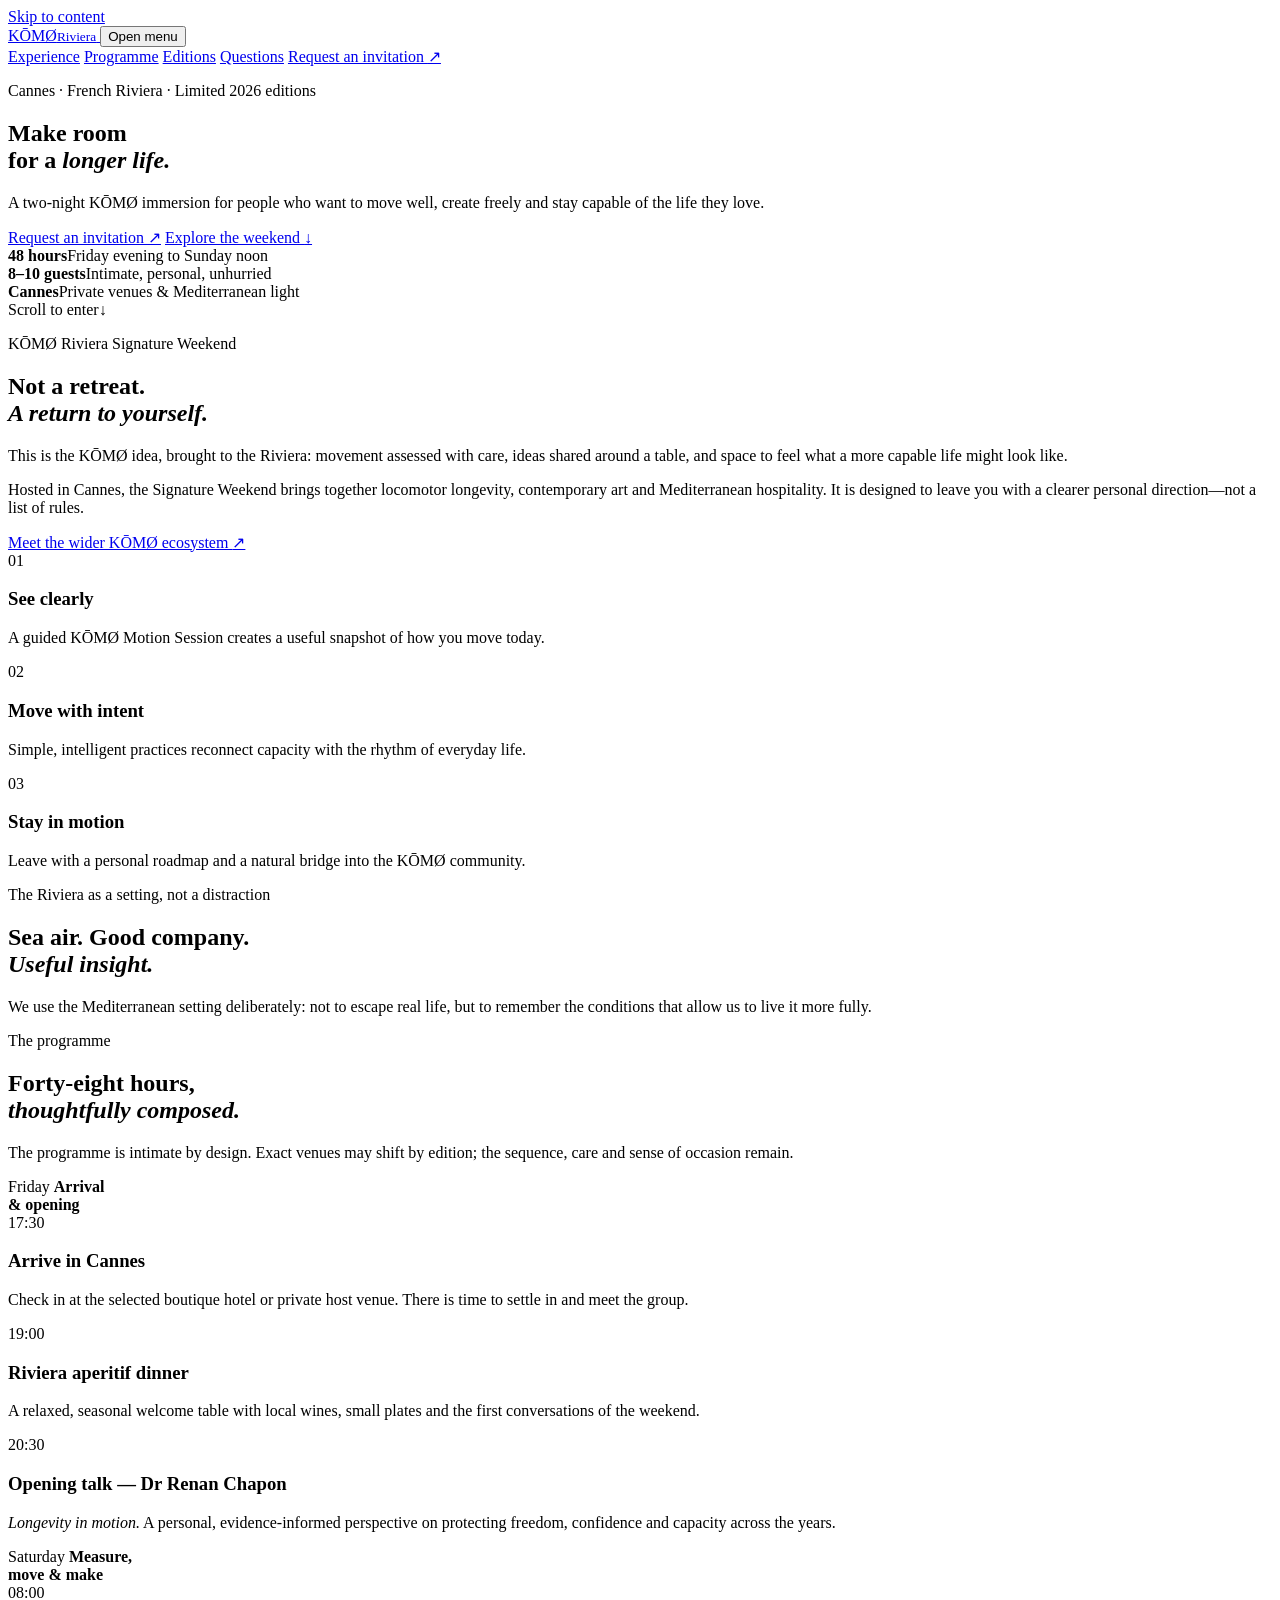
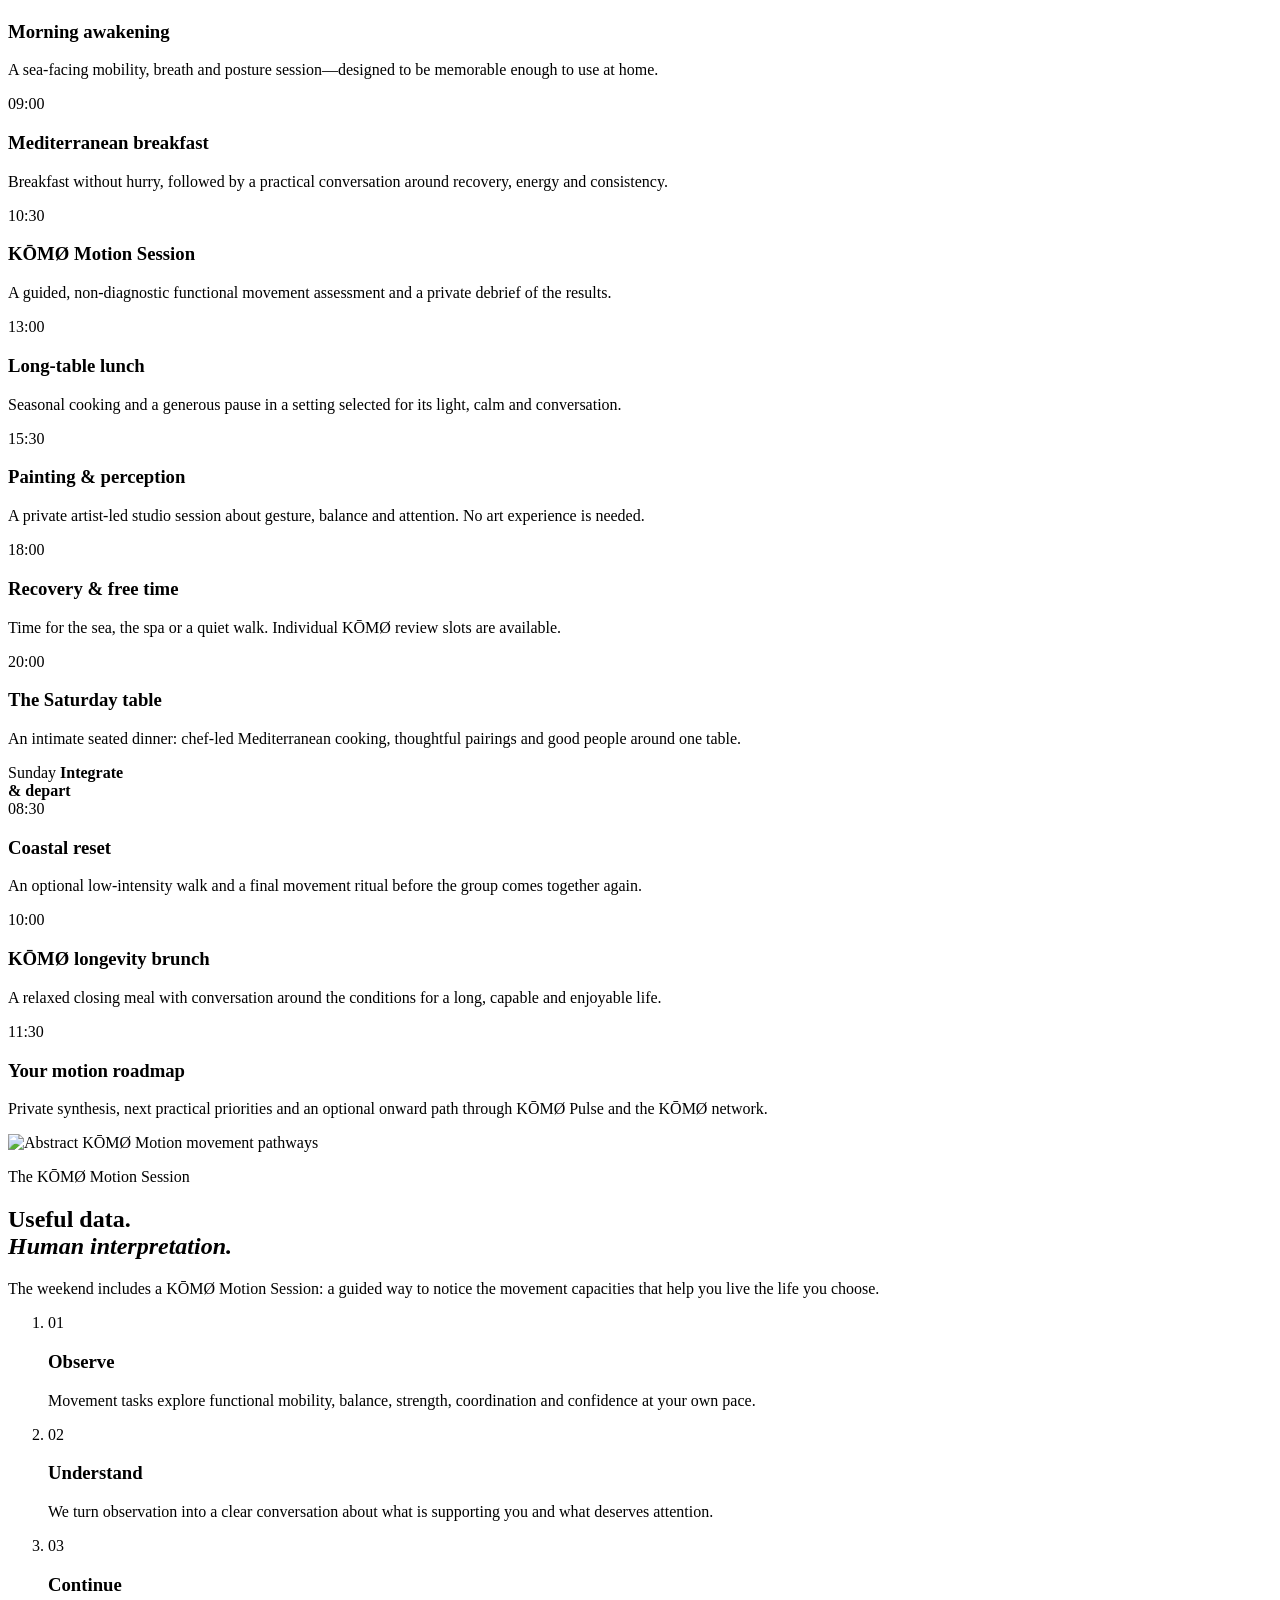
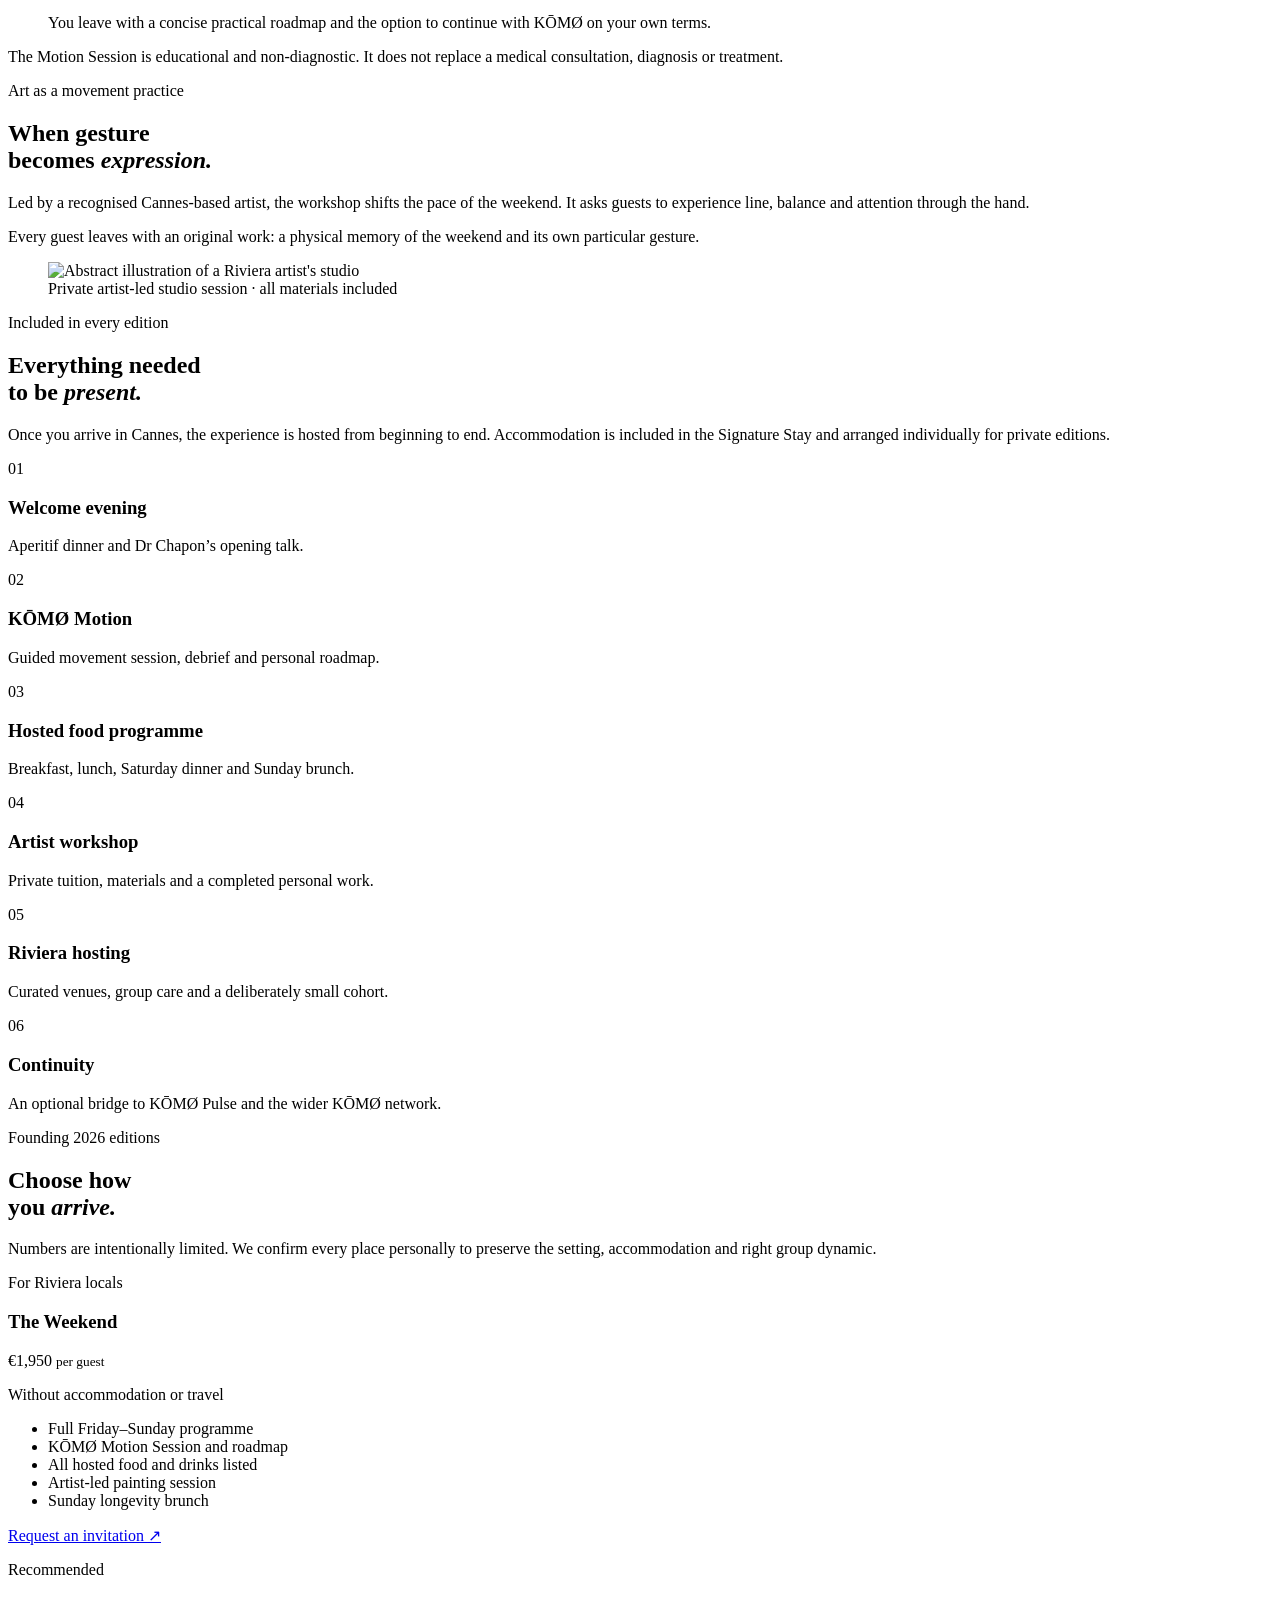
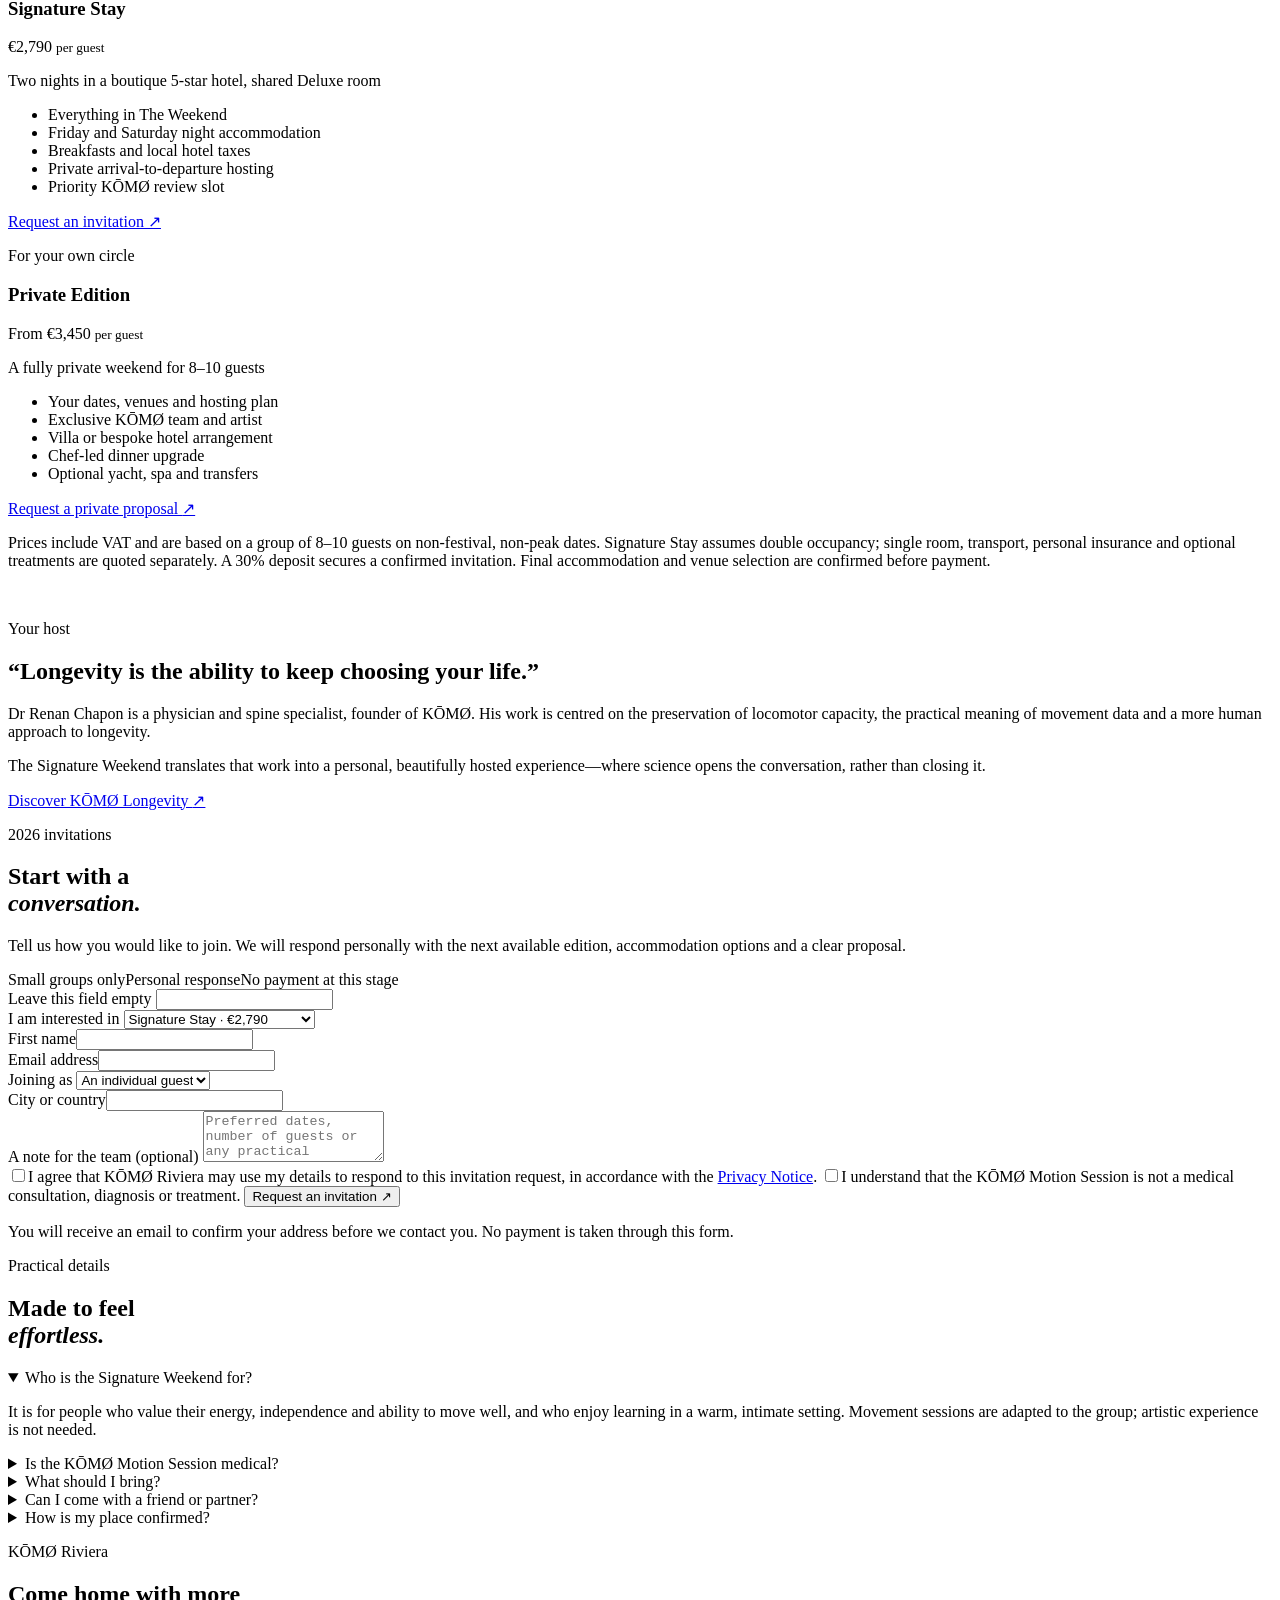
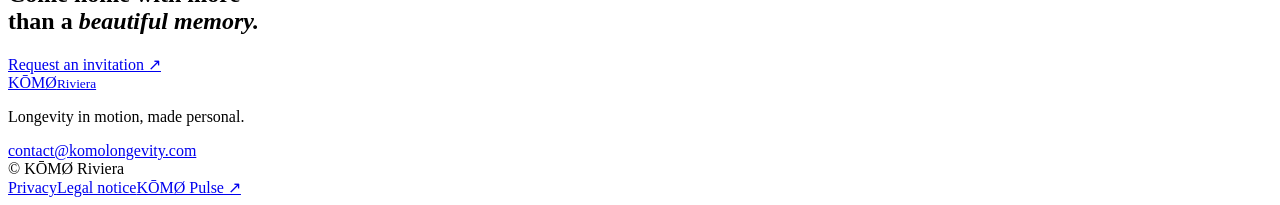
==== index.html @ d024d12d "Create KŌMØ Riviera Signature Weekend landing page" ====
<!doctype html>
<html lang="en">
<head>
  <meta charset="utf-8">
  <meta name="viewport" content="width=device-width, initial-scale=1">
  <meta name="description" content="KŌMØ Riviera Signature Weekend — an intimate Cannes immersion in movement, art and longevity in motion.">
  <meta name="theme-color" content="#133a35">
  <meta property="og:type" content="website">
  <meta property="og:title" content="KŌMØ Riviera — Signature Weekend">
  <meta property="og:description" content="A two-night intimate immersion in Cannes for movement, art and a longer, freer life.">
  <meta property="og:image" content="assets/hero-riviera.svg">
  <title>KŌMØ Riviera — Signature Weekend</title>
  <link rel="preconnect" href="https://fonts.googleapis.com">
  <link rel="preconnect" href="https://fonts.gstatic.com" crossorigin>
  <link href="https://fonts.googleapis.com/css2?family=DM+Mono:wght@400;500&family=Manrope:wght@400;500;600;700;800&family=Playfair+Display:ital,wght@0,500;0,600;0,700;1,500;1,600&display=swap" rel="stylesheet">
  <link rel="icon" href="assets/favicon.svg" type="image/svg+xml">
  <link rel="manifest" href="site.webmanifest">
  <link rel="stylesheet" href="styles.css">
</head>
<body>
  <a class="skip-link" href="#main">Skip to content</a>

  <header class="site-header" id="top">
    <div class="shell nav-shell">
      <a class="brand" href="#top" aria-label="KŌMØ Riviera home">
        <span>KŌMØ</span><small>Riviera</small>
      </a>
      <button class="nav-toggle" type="button" aria-expanded="false" aria-controls="site-nav">
        <span class="sr-only">Open menu</span><i></i><i></i>
      </button>
      <nav id="site-nav" class="site-nav" aria-label="Main navigation">
        <a href="#experience">Experience</a>
        <a href="#programme">Programme</a>
        <a href="#editions">Editions</a>
        <a href="#faq">Questions</a>
        <a class="nav-cta" href="#apply">Request an invitation <span>↗</span></a>
      </nav>
    </div>
  </header>

  <main id="main">
    <section class="hero section-dark">
      <div class="hero-image" aria-hidden="true"></div>
      <div class="hero-wash" aria-hidden="true"></div>
      <div class="shell hero-inner">
        <p class="eyebrow light">Cannes · French Riviera · Limited 2026 editions</p>
        <h1>Make room<br>for a <em>longer life.</em></h1>
        <p class="hero-copy">A two-night KŌMØ immersion for people who want to move well, create freely and stay capable of the life they love.</p>
        <div class="hero-actions">
          <a class="button button-sand" href="#apply">Request an invitation <span>↗</span></a>
          <a class="text-link text-link-light" href="#programme">Explore the weekend <span>↓</span></a>
        </div>
        <div class="hero-facts" aria-label="Signature Weekend facts">
          <div><strong>48 hours</strong><span>Friday evening to Sunday noon</span></div>
          <div><strong>8–10 guests</strong><span>Intimate, personal, unhurried</span></div>
          <div><strong>Cannes</strong><span>Private venues &amp; Mediterranean light</span></div>
        </div>
      </div>
      <div class="hero-bottom">
        <div class="shell"><span>Scroll to enter</span><b>↓</b></div>
      </div>
    </section>

    <section class="statement shell" id="experience">
      <div class="statement-title">
        <p class="eyebrow">KŌMØ Riviera Signature Weekend</p>
        <h2>Not a retreat.<br><em>A return to yourself.</em></h2>
      </div>
      <div class="statement-copy">
        <p class="lead">This is the KŌMØ idea, brought to the Riviera: movement assessed with care, ideas shared around a table, and space to feel what a more capable life might look like.</p>
        <p>Hosted in Cannes, the Signature Weekend brings together locomotor longevity, contemporary art and Mediterranean hospitality. It is designed to leave you with a clearer personal direction—not a list of rules.</p>
        <a href="https://komolongevity.com" class="text-link" target="_blank" rel="noreferrer">Meet the wider KŌMØ ecosystem <span>↗</span></a>
      </div>
    </section>

    <section class="principles shell" aria-label="The three KŌMØ principles">
      <article>
        <span class="number">01</span>
        <h3>See clearly</h3>
        <p>A guided KŌMØ Motion Session creates a useful snapshot of how you move today.</p>
      </article>
      <article>
        <span class="number">02</span>
        <h3>Move with intent</h3>
        <p>Simple, intelligent practices reconnect capacity with the rhythm of everyday life.</p>
      </article>
      <article>
        <span class="number">03</span>
        <h3>Stay in motion</h3>
        <p>Leave with a personal roadmap and a natural bridge into the KŌMØ community.</p>
      </article>
    </section>

    <section class="visual-break">
      <div class="shell visual-break-grid">
        <div class="visual-break-copy">
          <p class="eyebrow light">The Riviera as a setting, not a distraction</p>
          <h2>Sea air. Good company.<br><em>Useful insight.</em></h2>
        </div>
        <p>We use the Mediterranean setting deliberately: not to escape real life, but to remember the conditions that allow us to live it more fully.</p>
      </div>
    </section>

    <section class="programme section-dark" id="programme">
      <div class="shell">
        <div class="section-intro section-intro-wide">
          <div>
            <p class="eyebrow light">The programme</p>
            <h2>Forty-eight hours,<br><em>thoughtfully composed.</em></h2>
          </div>
          <p>The programme is intimate by design. Exact venues may shift by edition; the sequence, care and sense of occasion remain.</p>
        </div>

        <div class="programme-days">
          <article class="day">
            <div class="day-heading">
              <span>Friday</span>
              <strong>Arrival<br>&amp; opening</strong>
            </div>
            <div class="day-events">
              <div class="event"><time>17:30</time><div><h3>Arrive in Cannes</h3><p>Check in at the selected boutique hotel or private host venue. There is time to settle in and meet the group.</p></div></div>
              <div class="event"><time>19:00</time><div><h3>Riviera aperitif dinner</h3><p>A relaxed, seasonal welcome table with local wines, small plates and the first conversations of the weekend.</p></div></div>
              <div class="event"><time>20:30</time><div><h3>Opening talk — Dr Renan Chapon</h3><p><em>Longevity in motion.</em> A personal, evidence-informed perspective on protecting freedom, confidence and capacity across the years.</p></div></div>
            </div>
          </article>

          <article class="day">
            <div class="day-heading">
              <span>Saturday</span>
              <strong>Measure,<br>move &amp; make</strong>
            </div>
            <div class="day-events day-events-4">
              <div class="event"><time>08:00</time><div><h3>Morning awakening</h3><p>A sea-facing mobility, breath and posture session—designed to be memorable enough to use at home.</p></div></div>
              <div class="event"><time>09:00</time><div><h3>Mediterranean breakfast</h3><p>Breakfast without hurry, followed by a practical conversation around recovery, energy and consistency.</p></div></div>
              <div class="event"><time>10:30</time><div><h3>KŌMØ Motion Session</h3><p>A guided, non-diagnostic functional movement assessment and a private debrief of the results.</p></div></div>
              <div class="event"><time>13:00</time><div><h3>Long-table lunch</h3><p>Seasonal cooking and a generous pause in a setting selected for its light, calm and conversation.</p></div></div>
              <div class="event"><time>15:30</time><div><h3>Painting &amp; perception</h3><p>A private artist-led studio session about gesture, balance and attention. No art experience is needed.</p></div></div>
              <div class="event"><time>18:00</time><div><h3>Recovery &amp; free time</h3><p>Time for the sea, the spa or a quiet walk. Individual KŌMØ review slots are available.</p></div></div>
              <div class="event"><time>20:00</time><div><h3>The Saturday table</h3><p>An intimate seated dinner: chef-led Mediterranean cooking, thoughtful pairings and good people around one table.</p></div></div>
            </div>
          </article>

          <article class="day">
            <div class="day-heading">
              <span>Sunday</span>
              <strong>Integrate<br>&amp; depart</strong>
            </div>
            <div class="day-events">
              <div class="event"><time>08:30</time><div><h3>Coastal reset</h3><p>An optional low-intensity walk and a final movement ritual before the group comes together again.</p></div></div>
              <div class="event"><time>10:00</time><div><h3>KŌMØ longevity brunch</h3><p>A relaxed closing meal with conversation around the conditions for a long, capable and enjoyable life.</p></div></div>
              <div class="event"><time>11:30</time><div><h3>Your motion roadmap</h3><p>Private synthesis, next practical priorities and an optional onward path through KŌMØ Pulse and the KŌMØ network.</p></div></div>
            </div>
          </article>
        </div>
      </div>
    </section>

    <section class="motion shell" id="motion">
      <div class="motion-illustration">
        <img src="assets/motion-orbit.svg" alt="Abstract KŌMØ Motion movement pathways">
      </div>
      <div class="motion-copy">
        <p class="eyebrow">The KŌMØ Motion Session</p>
        <h2>Useful data.<br><em>Human interpretation.</em></h2>
        <p class="lead">The weekend includes a KŌMØ Motion Session: a guided way to notice the movement capacities that help you live the life you choose.</p>
        <ol class="steps">
          <li><span>01</span><div><h3>Observe</h3><p>Movement tasks explore functional mobility, balance, strength, coordination and confidence at your own pace.</p></div></li>
          <li><span>02</span><div><h3>Understand</h3><p>We turn observation into a clear conversation about what is supporting you and what deserves attention.</p></div></li>
          <li><span>03</span><div><h3>Continue</h3><p>You leave with a concise practical roadmap and the option to continue with KŌMØ on your own terms.</p></div></li>
        </ol>
        <p class="disclaimer">The Motion Session is educational and non-diagnostic. It does not replace a medical consultation, diagnosis or treatment.</p>
      </div>
    </section>

    <section class="art-section">
      <div class="shell art-grid">
        <div class="art-copy">
          <p class="eyebrow">Art as a movement practice</p>
          <h2>When gesture<br>becomes <em>expression.</em></h2>
          <p class="lead">Led by a recognised Cannes-based artist, the workshop shifts the pace of the weekend. It asks guests to experience line, balance and attention through the hand.</p>
          <p>Every guest leaves with an original work: a physical memory of the weekend and its own particular gesture.</p>
        </div>
        <figure class="art-image">
          <img src="assets/art-studio.svg" alt="Abstract illustration of a Riviera artist's studio">
          <figcaption>Private artist-led studio session · all materials included</figcaption>
        </figure>
      </div>
    </section>

    <section class="included shell">
      <div class="section-intro">
        <div><p class="eyebrow">Included in every edition</p><h2>Everything needed<br>to be <em>present.</em></h2></div>
        <p>Once you arrive in Cannes, the experience is hosted from beginning to end. Accommodation is included in the Signature Stay and arranged individually for private editions.</p>
      </div>
      <div class="included-grid">
        <article><span>01</span><h3>Welcome evening</h3><p>Aperitif dinner and Dr Chapon’s opening talk.</p></article>
        <article><span>02</span><h3>KŌMØ Motion</h3><p>Guided movement session, debrief and personal roadmap.</p></article>
        <article><span>03</span><h3>Hosted food programme</h3><p>Breakfast, lunch, Saturday dinner and Sunday brunch.</p></article>
        <article><span>04</span><h3>Artist workshop</h3><p>Private tuition, materials and a completed personal work.</p></article>
        <article><span>05</span><h3>Riviera hosting</h3><p>Curated venues, group care and a deliberately small cohort.</p></article>
        <article><span>06</span><h3>Continuity</h3><p>An optional bridge to KŌMØ Pulse and the wider KŌMØ network.</p></article>
      </div>
    </section>

    <section class="editions section-dark" id="editions">
      <div class="shell">
        <div class="section-intro section-intro-wide">
          <div><p class="eyebrow light">Founding 2026 editions</p><h2>Choose how<br>you <em>arrive.</em></h2></div>
          <p>Numbers are intentionally limited. We confirm every place personally to preserve the setting, accommodation and right group dynamic.</p>
        </div>
        <div class="edition-grid">
          <article class="edition">
            <p class="edition-label">For Riviera locals</p>
            <h3>The Weekend</h3>
            <p class="price">€1,950 <small>per guest</small></p>
            <p class="edition-note">Without accommodation or travel</p>
            <ul>
              <li>Full Friday–Sunday programme</li>
              <li>KŌMØ Motion Session and roadmap</li>
              <li>All hosted food and drinks listed</li>
              <li>Artist-led painting session</li>
              <li>Sunday longevity brunch</li>
            </ul>
            <a class="button button-outline-light" href="#apply" data-edition="weekend">Request an invitation <span>↗</span></a>
          </article>

          <article class="edition edition-featured">
            <p class="edition-label">Recommended</p>
            <h3>Signature Stay</h3>
            <p class="price">€2,790 <small>per guest</small></p>
            <p class="edition-note">Two nights in a boutique 5-star hotel, shared Deluxe room</p>
            <ul>
              <li>Everything in The Weekend</li>
              <li>Friday and Saturday night accommodation</li>
              <li>Breakfasts and local hotel taxes</li>
              <li>Private arrival-to-departure hosting</li>
              <li>Priority KŌMØ review slot</li>
            </ul>
            <a class="button button-dark" href="#apply" data-edition="signature_stay">Request an invitation <span>↗</span></a>
          </article>

          <article class="edition">
            <p class="edition-label">For your own circle</p>
            <h3>Private Edition</h3>
            <p class="price">From €3,450 <small>per guest</small></p>
            <p class="edition-note">A fully private weekend for 8–10 guests</p>
            <ul>
              <li>Your dates, venues and hosting plan</li>
              <li>Exclusive KŌMØ team and artist</li>
              <li>Villa or bespoke hotel arrangement</li>
              <li>Chef-led dinner upgrade</li>
              <li>Optional yacht, spa and transfers</li>
            </ul>
            <a class="button button-outline-light" href="#apply" data-edition="private_edition">Request a private proposal <span>↗</span></a>
          </article>
        </div>
        <p class="edition-terms">Prices include VAT and are based on a group of 8–10 guests on non-festival, non-peak dates. Signature Stay assumes double occupancy; single room, transport, personal insurance and optional treatments are quoted separately. A 30% deposit secures a confirmed invitation. Final accommodation and venue selection are confirmed before payment.</p>
      </div>
    </section>

    <section class="host shell">
      <div class="host-photo" aria-hidden="true">
        <img src="assets/host-riviera.svg" alt="">
      </div>
      <div class="host-copy">
        <p class="eyebrow">Your host</p>
        <h2>“Longevity is the ability to keep choosing your life.”</h2>
        <p class="lead">Dr Renan Chapon is a physician and spine specialist, founder of KŌMØ. His work is centred on the preservation of locomotor capacity, the practical meaning of movement data and a more human approach to longevity.</p>
        <p>The Signature Weekend translates that work into a personal, beautifully hosted experience—where science opens the conversation, rather than closing it.</p>
        <a href="https://komolongevity.com" class="text-link" target="_blank" rel="noreferrer">Discover KŌMØ Longevity <span>↗</span></a>
      </div>
    </section>

    <section class="apply-section" id="apply">
      <div class="shell apply-grid">
        <div class="apply-copy">
          <p class="eyebrow light">2026 invitations</p>
          <h2>Start with a<br><em>conversation.</em></h2>
          <p>Tell us how you would like to join. We will respond personally with the next available edition, accommodation options and a clear proposal.</p>
          <div class="apply-points">
            <span>Small groups only</span><span>Personal response</span><span>No payment at this stage</span>
          </div>
        </div>
        <form class="application-form" id="application-form" novalidate>
          <div class="form-success" id="form-success" hidden role="status"></div>
          <div class="honeypot" aria-hidden="true">
            <label>Leave this field empty <input type="text" name="website" tabindex="-1" autocomplete="off"></label>
          </div>
          <div class="form-field">
            <label for="edition">I am interested in</label>
            <select id="edition" name="edition" required>
              <option value="signature_stay">Signature Stay · €2,790</option>
              <option value="weekend">The Weekend · €1,950</option>
              <option value="private_edition">Private Edition · from €3,450</option>
              <option value="undecided">I would like guidance first</option>
            </select>
          </div>
          <div class="form-row">
            <div class="form-field"><label for="firstName">First name</label><input id="firstName" name="firstName" type="text" autocomplete="given-name" maxlength="80" required></div>
            <div class="form-field"><label for="email">Email address</label><input id="email" name="email" type="email" autocomplete="email" maxlength="254" required></div>
          </div>
          <div class="form-row">
            <div class="form-field">
              <label for="profile">Joining as</label>
              <select id="profile" name="profile" required>
                <option value="guest">An individual guest</option>
                <option value="guest_pair">A pair</option>
                <option value="private_group">A private group</option>
                <option value="partner">A partner or host</option>
              </select>
            </div>
            <div class="form-field"><label for="area">City or country</label><input id="area" name="area" type="text" autocomplete="country-name" maxlength="100" required></div>
          </div>
          <div class="form-field">
            <label for="message">A note for the team <span>(optional)</span></label>
            <textarea id="message" name="message" rows="3" maxlength="800" placeholder="Preferred dates, number of guests or any practical question. Please do not include medical information."></textarea>
          </div>
          <label class="checkbox"><input id="consent" name="consent" type="checkbox" required><span>I agree that KŌMØ Riviera may use my details to respond to this invitation request, in accordance with the <a href="privacy.html">Privacy Notice</a>.</span></label>
          <label class="checkbox"><input id="medicalNotice" name="medicalNotice" type="checkbox" required><span>I understand that the KŌMØ Motion Session is not a medical consultation, diagnosis or treatment.</span></label>
          <button id="submit-button" class="button button-sand button-submit" type="submit">Request an invitation <span>↗</span></button>
          <p class="form-status" id="form-status" aria-live="polite"></p>
          <p class="form-footnote">You will receive an email to confirm your address before we contact you. No payment is taken through this form.</p>
        </form>
      </div>
    </section>

    <section class="faq shell" id="faq">
      <div class="faq-heading">
        <p class="eyebrow">Practical details</p>
        <h2>Made to feel<br><em>effortless.</em></h2>
      </div>
      <div class="faq-list">
        <details open>
          <summary>Who is the Signature Weekend for?</summary>
          <p>It is for people who value their energy, independence and ability to move well, and who enjoy learning in a warm, intimate setting. Movement sessions are adapted to the group; artistic experience is not needed.</p>
        </details>
        <details>
          <summary>Is the KŌMØ Motion Session medical?</summary>
          <p>No. It is an educational, non-diagnostic functional movement and wellbeing session. It does not replace medical assessment, diagnosis or treatment. Any separate clinical consultation is arranged independently where appropriate.</p>
        </details>
        <details>
          <summary>What should I bring?</summary>
          <p>Comfortable movement clothing, a light layer for the coast and an open mind. All assessment, workshop and painting materials are provided.</p>
        </details>
        <details>
          <summary>Can I come with a friend or partner?</summary>
          <p>Yes. The weekend is designed to be shared, and invitations are prioritised in pairs and small groups where possible. The maximum cohort is ten guests.</p>
        </details>
        <details>
          <summary>How is my place confirmed?</summary>
          <p>After your email confirmation, the team will contact you personally with dates and final accommodation availability. A 30% deposit confirms a place once a written proposal has been accepted.</p>
        </details>
      </div>
    </section>

    <section class="closing">
      <div class="shell">
        <p class="eyebrow light">KŌMØ Riviera</p>
        <h2>Come home with more<br>than a <em>beautiful memory.</em></h2>
        <a class="button button-sand" href="#apply">Request an invitation <span>↗</span></a>
      </div>
    </section>
  </main>

  <footer class="site-footer">
    <div class="shell footer-top">
      <a class="brand" href="#top"><span>KŌMØ</span><small>Riviera</small></a>
      <p>Longevity in motion, made personal.</p>
      <a href="mailto:contact@komolongevity.com">contact@komolongevity.com</a>
    </div>
    <div class="shell footer-bottom">
      <span>© <span data-year></span> KŌMØ Riviera</span>
      <div><a href="privacy.html">Privacy</a><a href="legal.html">Legal notice</a><a href="https://pulse.komolongevity.com" target="_blank" rel="noreferrer">KŌMØ Pulse ↗</a></div>
    </div>
  </footer>

  <script src="app.js" defer></script>
</body>
</html>
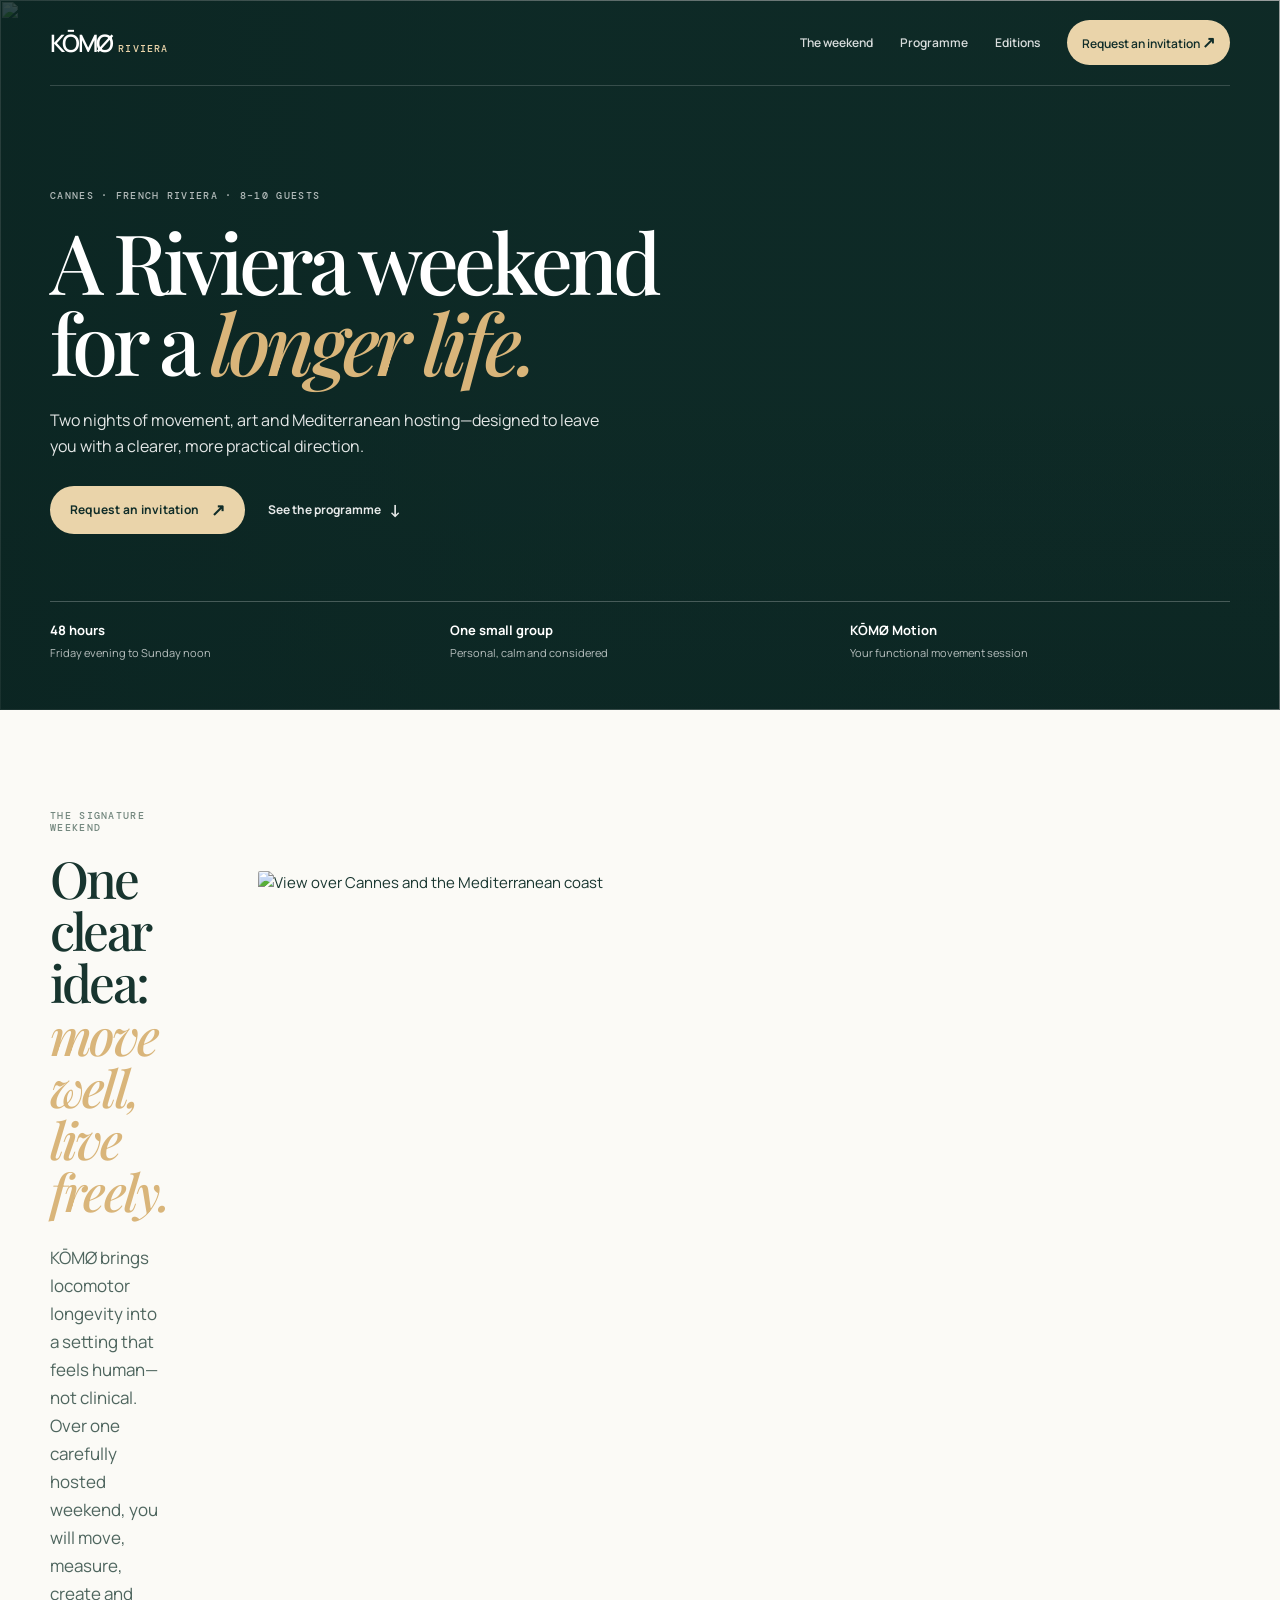
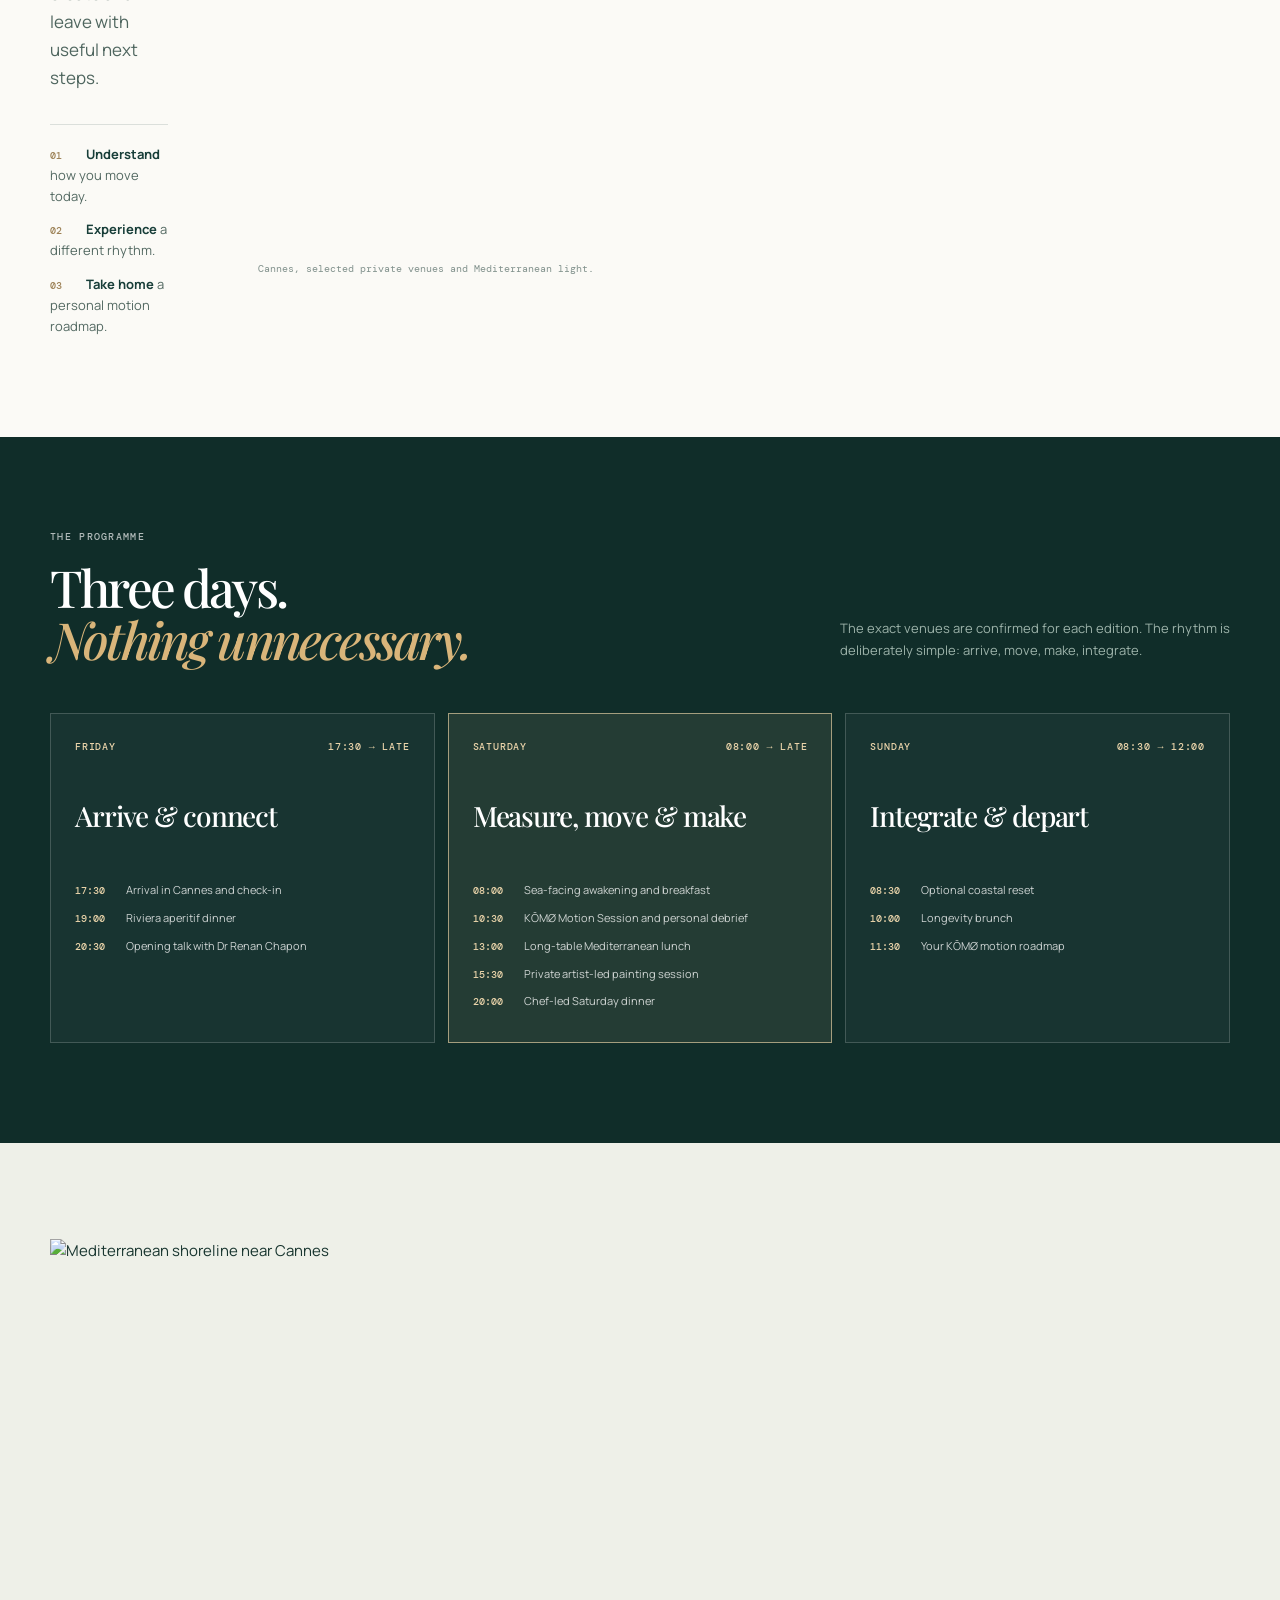
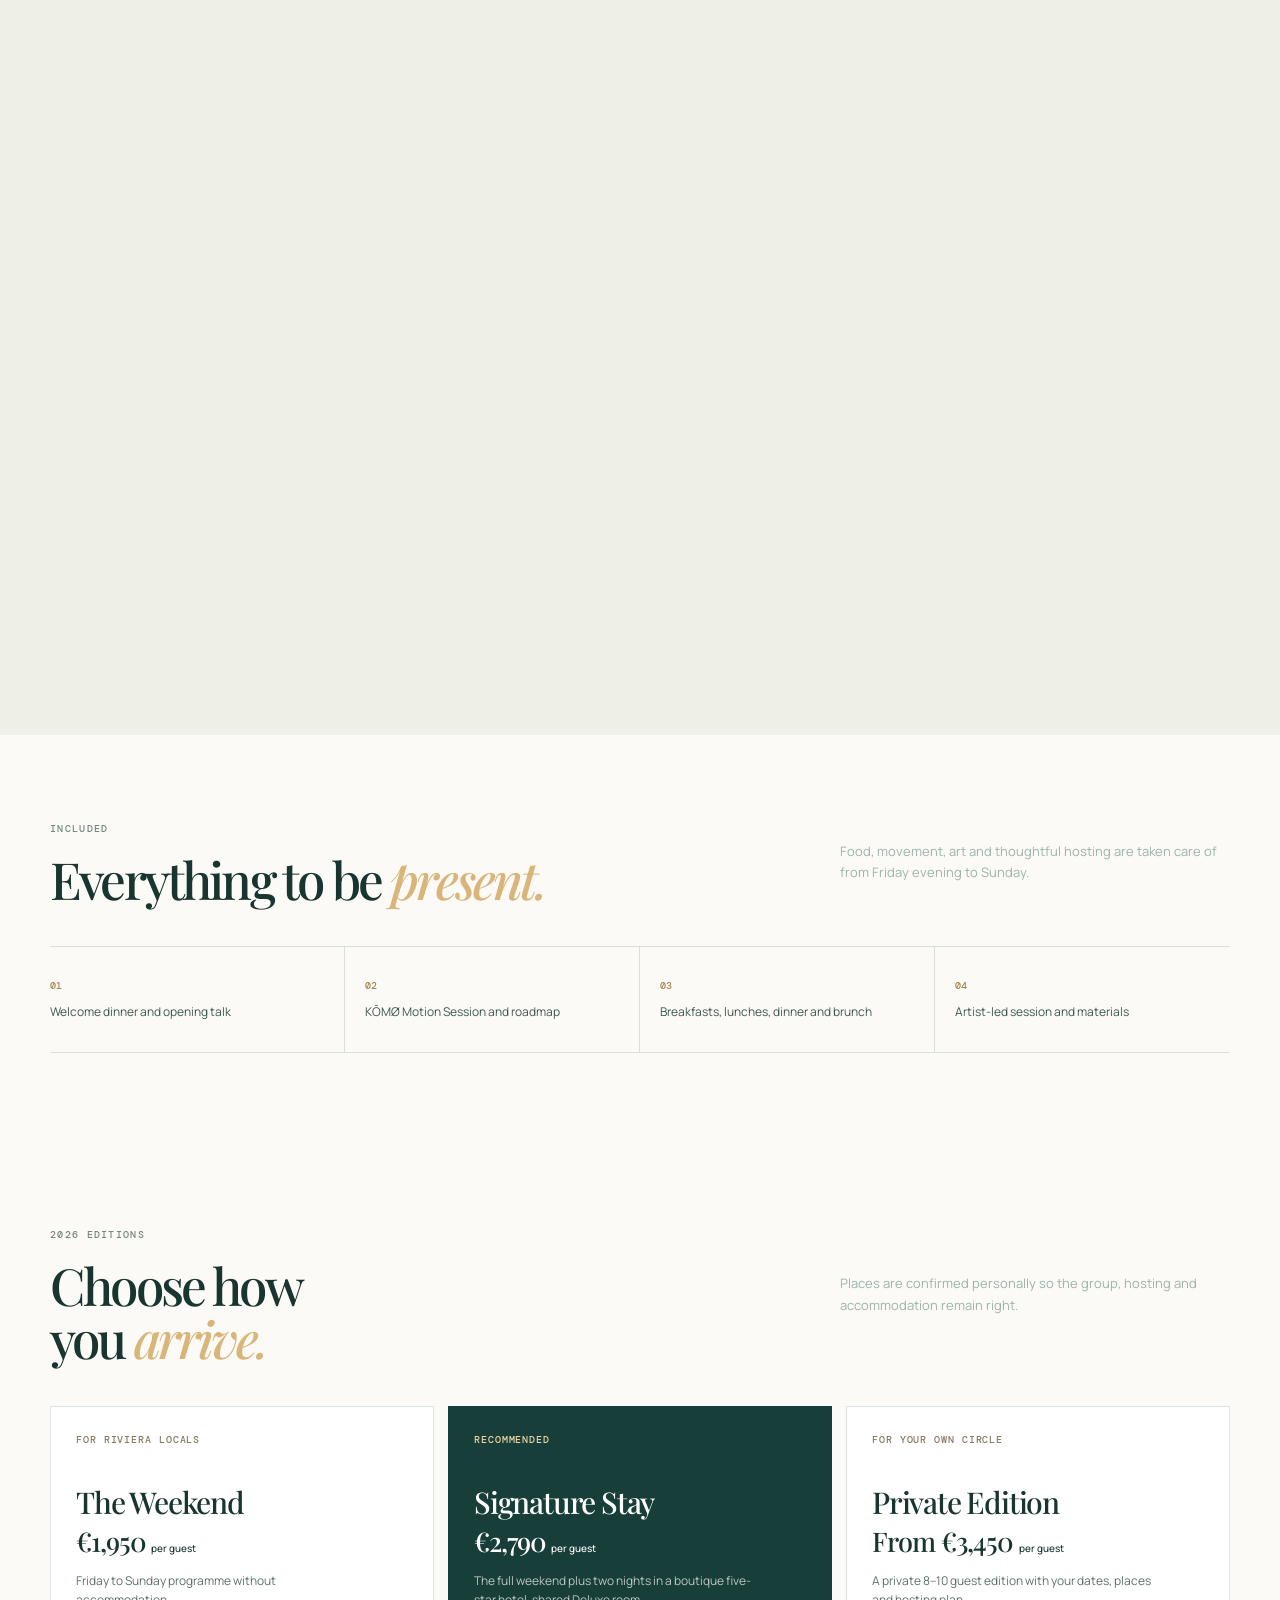
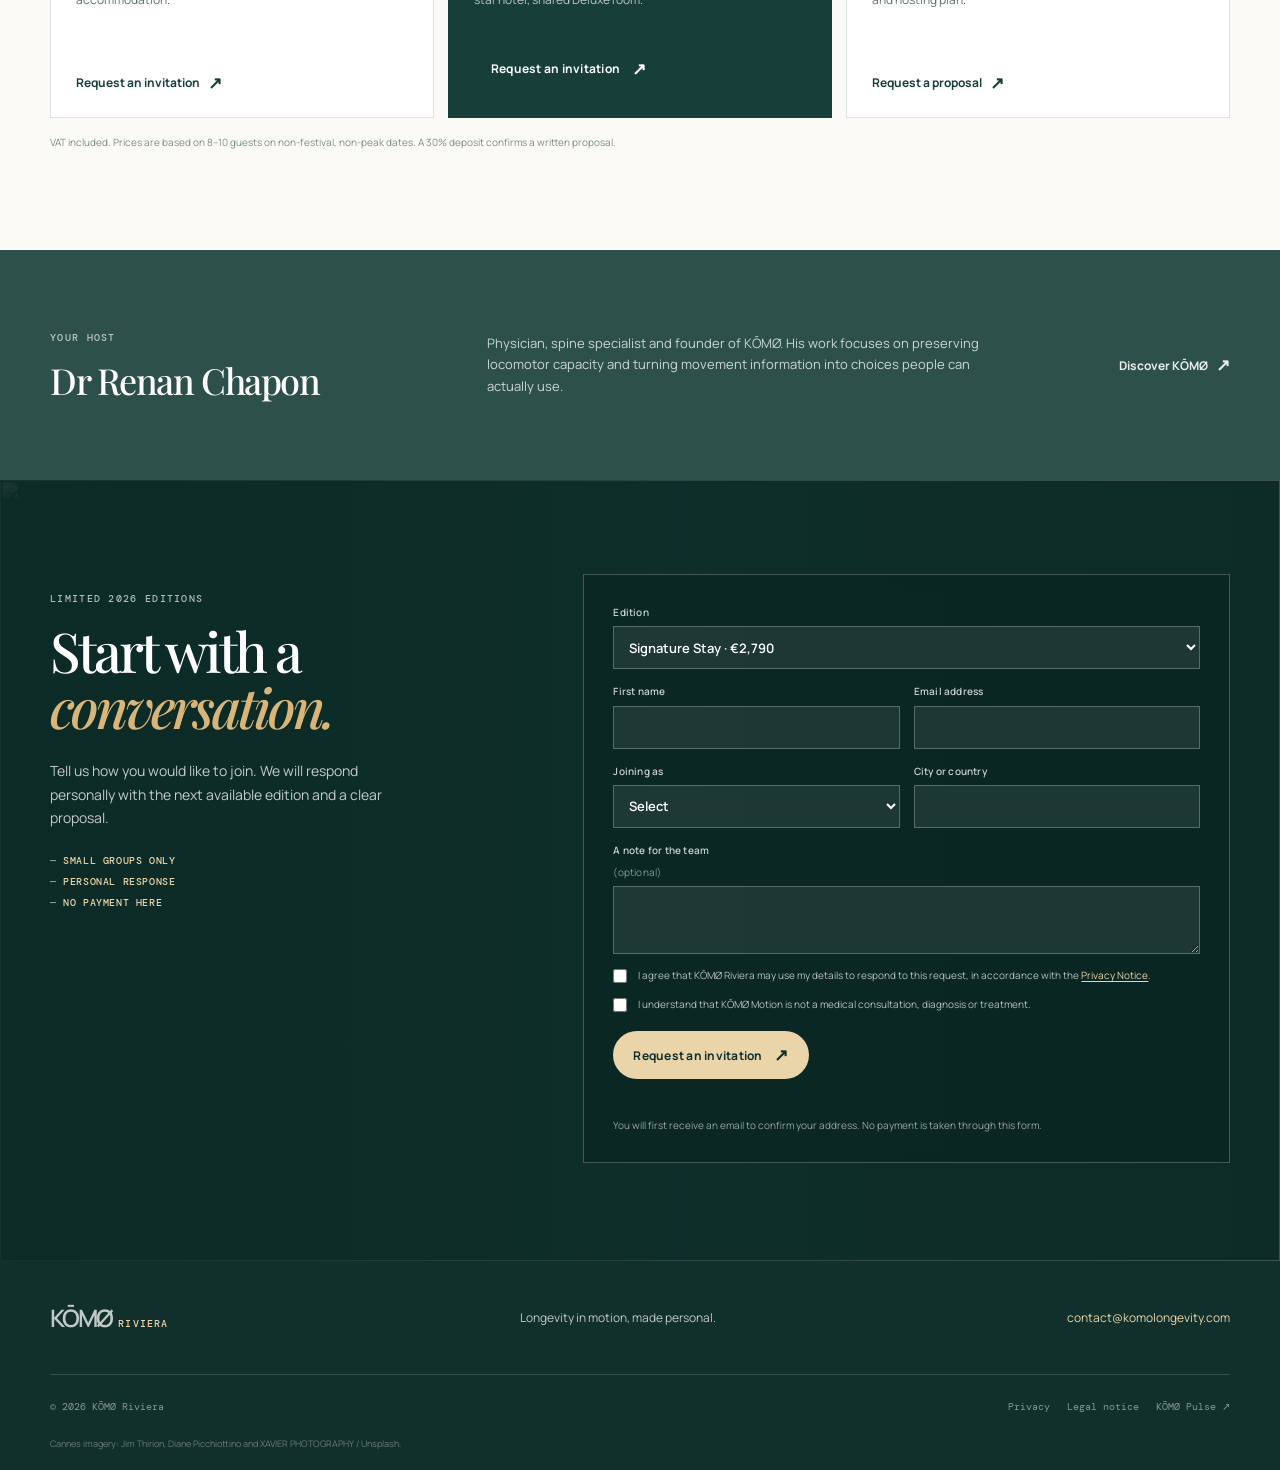
==== commit be7c942b: "Condense Riviera weekend experience and add Cannes photography" ====
--- a/index.html
+++ b/index.html
@@ -3,15 +3,16 @@
 <head>
   <meta charset="utf-8">
   <meta name="viewport" content="width=device-width, initial-scale=1">
-  <meta name="description" content="KŌMØ Riviera Signature Weekend — an intimate Cannes immersion in movement, art and longevity in motion.">
-  <meta name="theme-color" content="#133a35">
+  <meta name="description" content="KŌMØ Riviera Signature Weekend — a two-night Cannes immersion in movement, art and longevity in motion.">
+  <meta name="theme-color" content="#183e39">
   <meta property="og:type" content="website">
   <meta property="og:title" content="KŌMØ Riviera — Signature Weekend">
-  <meta property="og:description" content="A two-night intimate immersion in Cannes for movement, art and a longer, freer life.">
-  <meta property="og:image" content="assets/hero-riviera.svg">
+  <meta property="og:description" content="Two nights in Cannes. Movement, art and a practical perspective on a longer, more capable life.">
+  <meta property="og:image" content="https://images.unsplash.com/photo-1557505956-eb3d48eb0223?auto=format&fit=crop&w=1600&q=85">
   <title>KŌMØ Riviera — Signature Weekend</title>
   <link rel="preconnect" href="https://fonts.googleapis.com">
   <link rel="preconnect" href="https://fonts.gstatic.com" crossorigin>
+  <link rel="preconnect" href="https://images.unsplash.com" crossorigin>
   <link href="https://fonts.googleapis.com/css2?family=DM+Mono:wght@400;500&family=Manrope:wght@400;500;600;700;800&family=Playfair+Display:ital,wght@0,500;0,600;0,700;1,500;1,600&display=swap" rel="stylesheet">
   <link rel="icon" href="assets/favicon.svg" type="image/svg+xml">
   <link rel="manifest" href="site.webmanifest">
@@ -29,335 +30,233 @@
         <span class="sr-only">Open menu</span><i></i><i></i>
       </button>
       <nav id="site-nav" class="site-nav" aria-label="Main navigation">
-        <a href="#experience">Experience</a>
+        <a href="#experience">The weekend</a>
         <a href="#programme">Programme</a>
         <a href="#editions">Editions</a>
-        <a href="#faq">Questions</a>
         <a class="nav-cta" href="#apply">Request an invitation <span>↗</span></a>
       </nav>
     </div>
   </header>
 
   <main id="main">
-    <section class="hero section-dark">
-      <div class="hero-image" aria-hidden="true"></div>
+    <section class="hero">
+      <img class="hero-photo" src="https://images.unsplash.com/photo-1557505956-eb3d48eb0223?auto=format&fit=crop&w=2200&q=85" alt="" width="2200" height="1467" fetchpriority="high">
       <div class="hero-wash" aria-hidden="true"></div>
       <div class="shell hero-inner">
-        <p class="eyebrow light">Cannes · French Riviera · Limited 2026 editions</p>
-        <h1>Make room<br>for a <em>longer life.</em></h1>
-        <p class="hero-copy">A two-night KŌMØ immersion for people who want to move well, create freely and stay capable of the life they love.</p>
+        <p class="eyebrow light">Cannes · French Riviera · 8–10 guests</p>
+        <h1>A Riviera weekend<br>for a <em>longer life.</em></h1>
+        <p class="hero-copy">Two nights of movement, art and Mediterranean hosting—designed to leave you with a clearer, more practical direction.</p>
         <div class="hero-actions">
           <a class="button button-sand" href="#apply">Request an invitation <span>↗</span></a>
-          <a class="text-link text-link-light" href="#programme">Explore the weekend <span>↓</span></a>
+          <a class="text-link text-link-light" href="#programme">See the programme <span>↓</span></a>
         </div>
         <div class="hero-facts" aria-label="Signature Weekend facts">
           <div><strong>48 hours</strong><span>Friday evening to Sunday noon</span></div>
-          <div><strong>8–10 guests</strong><span>Intimate, personal, unhurried</span></div>
-          <div><strong>Cannes</strong><span>Private venues &amp; Mediterranean light</span></div>
-        </div>
-      </div>
-      <div class="hero-bottom">
-        <div class="shell"><span>Scroll to enter</span><b>↓</b></div>
-      </div>
-    </section>
-
-    <section class="statement shell" id="experience">
-      <div class="statement-title">
-        <p class="eyebrow">KŌMØ Riviera Signature Weekend</p>
-        <h2>Not a retreat.<br><em>A return to yourself.</em></h2>
-      </div>
-      <div class="statement-copy">
-        <p class="lead">This is the KŌMØ idea, brought to the Riviera: movement assessed with care, ideas shared around a table, and space to feel what a more capable life might look like.</p>
-        <p>Hosted in Cannes, the Signature Weekend brings together locomotor longevity, contemporary art and Mediterranean hospitality. It is designed to leave you with a clearer personal direction—not a list of rules.</p>
-        <a href="https://komolongevity.com" class="text-link" target="_blank" rel="noreferrer">Meet the wider KŌMØ ecosystem <span>↗</span></a>
-      </div>
-    </section>
-
-    <section class="principles shell" aria-label="The three KŌMØ principles">
-      <article>
-        <span class="number">01</span>
-        <h3>See clearly</h3>
-        <p>A guided KŌMØ Motion Session creates a useful snapshot of how you move today.</p>
-      </article>
-      <article>
-        <span class="number">02</span>
-        <h3>Move with intent</h3>
-        <p>Simple, intelligent practices reconnect capacity with the rhythm of everyday life.</p>
-      </article>
-      <article>
-        <span class="number">03</span>
-        <h3>Stay in motion</h3>
-        <p>Leave with a personal roadmap and a natural bridge into the KŌMØ community.</p>
-      </article>
-    </section>
-
-    <section class="visual-break">
-      <div class="shell visual-break-grid">
-        <div class="visual-break-copy">
-          <p class="eyebrow light">The Riviera as a setting, not a distraction</p>
-          <h2>Sea air. Good company.<br><em>Useful insight.</em></h2>
-        </div>
-        <p>We use the Mediterranean setting deliberately: not to escape real life, but to remember the conditions that allow us to live it more fully.</p>
-      </div>
+          <div><strong>One small group</strong><span>Personal, calm and considered</span></div>
+          <div><strong>KŌMØ Motion</strong><span>Your functional movement session</span></div>
+        </div>
+      </div>
+    </section>
+
+    <section class="intro shell" id="experience">
+      <div class="intro-copy">
+        <p class="eyebrow">The Signature Weekend</p>
+        <h2>One clear idea:<br><em>move well, live freely.</em></h2>
+        <p class="lead">KŌMØ brings locomotor longevity into a setting that feels human—not clinical. Over one carefully hosted weekend, you will move, measure, create and leave with useful next steps.</p>
+        <div class="mini-points">
+          <p><span>01</span><b>Understand</b> how you move today.</p>
+          <p><span>02</span><b>Experience</b> a different rhythm.</p>
+          <p><span>03</span><b>Take home</b> a personal motion roadmap.</p>
+        </div>
+      </div>
+      <figure class="intro-image">
+        <img src="https://images.unsplash.com/photo-1630312667869-fe3d55bbcc87?auto=format&fit=crop&w=1400&q=85" alt="View over Cannes and the Mediterranean coast" width="1400" height="980" loading="lazy" decoding="async">
+        <figcaption>Cannes, selected private venues and Mediterranean light.</figcaption>
+      </figure>
     </section>
 
     <section class="programme section-dark" id="programme">
       <div class="shell">
-        <div class="section-intro section-intro-wide">
+        <div class="section-heading programme-heading">
           <div>
             <p class="eyebrow light">The programme</p>
-            <h2>Forty-eight hours,<br><em>thoughtfully composed.</em></h2>
-          </div>
-          <p>The programme is intimate by design. Exact venues may shift by edition; the sequence, care and sense of occasion remain.</p>
-        </div>
-
-        <div class="programme-days">
-          <article class="day">
-            <div class="day-heading">
-              <span>Friday</span>
-              <strong>Arrival<br>&amp; opening</strong>
-            </div>
-            <div class="day-events">
-              <div class="event"><time>17:30</time><div><h3>Arrive in Cannes</h3><p>Check in at the selected boutique hotel or private host venue. There is time to settle in and meet the group.</p></div></div>
-              <div class="event"><time>19:00</time><div><h3>Riviera aperitif dinner</h3><p>A relaxed, seasonal welcome table with local wines, small plates and the first conversations of the weekend.</p></div></div>
-              <div class="event"><time>20:30</time><div><h3>Opening talk — Dr Renan Chapon</h3><p><em>Longevity in motion.</em> A personal, evidence-informed perspective on protecting freedom, confidence and capacity across the years.</p></div></div>
-            </div>
+            <h2>Three days.<br><em>Nothing unnecessary.</em></h2>
+          </div>
+          <p>The exact venues are confirmed for each edition. The rhythm is deliberately simple: arrive, move, make, integrate.</p>
+        </div>
+
+        <div class="day-grid">
+          <article class="day-card">
+            <div class="day-card-top"><span>Friday</span><time>17:30 → late</time></div>
+            <h3>Arrive &amp; connect</h3>
+            <ul class="agenda">
+              <li><b>17:30</b><span>Arrival in Cannes and check-in</span></li>
+              <li><b>19:00</b><span>Riviera aperitif dinner</span></li>
+              <li><b>20:30</b><span>Opening talk with Dr Renan Chapon</span></li>
+            </ul>
           </article>
 
-          <article class="day">
-            <div class="day-heading">
-              <span>Saturday</span>
-              <strong>Measure,<br>move &amp; make</strong>
-            </div>
-            <div class="day-events day-events-4">
-              <div class="event"><time>08:00</time><div><h3>Morning awakening</h3><p>A sea-facing mobility, breath and posture session—designed to be memorable enough to use at home.</p></div></div>
-              <div class="event"><time>09:00</time><div><h3>Mediterranean breakfast</h3><p>Breakfast without hurry, followed by a practical conversation around recovery, energy and consistency.</p></div></div>
-              <div class="event"><time>10:30</time><div><h3>KŌMØ Motion Session</h3><p>A guided, non-diagnostic functional movement assessment and a private debrief of the results.</p></div></div>
-              <div class="event"><time>13:00</time><div><h3>Long-table lunch</h3><p>Seasonal cooking and a generous pause in a setting selected for its light, calm and conversation.</p></div></div>
-              <div class="event"><time>15:30</time><div><h3>Painting &amp; perception</h3><p>A private artist-led studio session about gesture, balance and attention. No art experience is needed.</p></div></div>
-              <div class="event"><time>18:00</time><div><h3>Recovery &amp; free time</h3><p>Time for the sea, the spa or a quiet walk. Individual KŌMØ review slots are available.</p></div></div>
-              <div class="event"><time>20:00</time><div><h3>The Saturday table</h3><p>An intimate seated dinner: chef-led Mediterranean cooking, thoughtful pairings and good people around one table.</p></div></div>
-            </div>
+          <article class="day-card featured">
+            <div class="day-card-top"><span>Saturday</span><time>08:00 → late</time></div>
+            <h3>Measure, move &amp; make</h3>
+            <ul class="agenda">
+              <li><b>08:00</b><span>Sea-facing awakening and breakfast</span></li>
+              <li><b>10:30</b><span>KŌMØ Motion Session and personal debrief</span></li>
+              <li><b>13:00</b><span>Long-table Mediterranean lunch</span></li>
+              <li><b>15:30</b><span>Private artist-led painting session</span></li>
+              <li><b>20:00</b><span>Chef-led Saturday dinner</span></li>
+            </ul>
           </article>
 
-          <article class="day">
-            <div class="day-heading">
-              <span>Sunday</span>
-              <strong>Integrate<br>&amp; depart</strong>
-            </div>
-            <div class="day-events">
-              <div class="event"><time>08:30</time><div><h3>Coastal reset</h3><p>An optional low-intensity walk and a final movement ritual before the group comes together again.</p></div></div>
-              <div class="event"><time>10:00</time><div><h3>KŌMØ longevity brunch</h3><p>A relaxed closing meal with conversation around the conditions for a long, capable and enjoyable life.</p></div></div>
-              <div class="event"><time>11:30</time><div><h3>Your motion roadmap</h3><p>Private synthesis, next practical priorities and an optional onward path through KŌMØ Pulse and the KŌMØ network.</p></div></div>
-            </div>
+          <article class="day-card">
+            <div class="day-card-top"><span>Sunday</span><time>08:30 → 12:00</time></div>
+            <h3>Integrate &amp; depart</h3>
+            <ul class="agenda">
+              <li><b>08:30</b><span>Optional coastal reset</span></li>
+              <li><b>10:00</b><span>Longevity brunch</span></li>
+              <li><b>11:30</b><span>Your KŌMØ motion roadmap</span></li>
+            </ul>
           </article>
         </div>
       </div>
     </section>
 
-    <section class="motion shell" id="motion">
-      <div class="motion-illustration">
-        <img src="assets/motion-orbit.svg" alt="Abstract KŌMØ Motion movement pathways">
-      </div>
-      <div class="motion-copy">
-        <p class="eyebrow">The KŌMØ Motion Session</p>
-        <h2>Useful data.<br><em>Human interpretation.</em></h2>
-        <p class="lead">The weekend includes a KŌMØ Motion Session: a guided way to notice the movement capacities that help you live the life you choose.</p>
-        <ol class="steps">
-          <li><span>01</span><div><h3>Observe</h3><p>Movement tasks explore functional mobility, balance, strength, coordination and confidence at your own pace.</p></div></li>
-          <li><span>02</span><div><h3>Understand</h3><p>We turn observation into a clear conversation about what is supporting you and what deserves attention.</p></div></li>
-          <li><span>03</span><div><h3>Continue</h3><p>You leave with a concise practical roadmap and the option to continue with KŌMØ on your own terms.</p></div></li>
-        </ol>
-        <p class="disclaimer">The Motion Session is educational and non-diagnostic. It does not replace a medical consultation, diagnosis or treatment.</p>
-      </div>
-    </section>
-
-    <section class="art-section">
-      <div class="shell art-grid">
-        <div class="art-copy">
-          <p class="eyebrow">Art as a movement practice</p>
-          <h2>When gesture<br>becomes <em>expression.</em></h2>
-          <p class="lead">Led by a recognised Cannes-based artist, the workshop shifts the pace of the weekend. It asks guests to experience line, balance and attention through the hand.</p>
-          <p>Every guest leaves with an original work: a physical memory of the weekend and its own particular gesture.</p>
-        </div>
-        <figure class="art-image">
-          <img src="assets/art-studio.svg" alt="Abstract illustration of a Riviera artist's studio">
-          <figcaption>Private artist-led studio session · all materials included</figcaption>
+    <section class="motion-section" id="motion">
+      <div class="shell motion-grid">
+        <figure class="motion-image">
+          <img src="https://images.unsplash.com/photo-1691770128504-d02718c998ae?auto=format&fit=crop&w=1500&q=85" alt="Mediterranean shoreline near Cannes" width="1500" height="1000" loading="lazy" decoding="async">
         </figure>
-      </div>
-    </section>
-
-    <section class="included shell">
-      <div class="section-intro">
-        <div><p class="eyebrow">Included in every edition</p><h2>Everything needed<br>to be <em>present.</em></h2></div>
-        <p>Once you arrive in Cannes, the experience is hosted from beginning to end. Accommodation is included in the Signature Stay and arranged individually for private editions.</p>
+        <div class="motion-copy">
+          <p class="eyebrow">KŌMØ Motion</p>
+          <h2>Useful data.<br><em>Human interpretation.</em></h2>
+          <p class="lead">The centrepiece is a guided functional movement session, followed by an individual conversation about the capacities that support the life you want to keep living.</p>
+          <div class="motion-list">
+            <p><b>Observe</b><span>Mobility, balance, strength, coordination and confidence.</span></p>
+            <p><b>Understand</b><span>A clear, intelligible conversation—not a score for its own sake.</span></p>
+            <p><b>Continue</b><span>A concise roadmap and optional connection to KŌMØ Pulse.</span></p>
+          </div>
+          <p class="note">KŌMØ Motion is educational and non-diagnostic. It does not replace a medical consultation, diagnosis or treatment.</p>
+        </div>
+      </div>
+    </section>
+
+    <section class="what-included shell">
+      <div class="section-heading compact-heading">
+        <div>
+          <p class="eyebrow">Included</p>
+          <h2>Everything to be <em>present.</em></h2>
+        </div>
+        <p>Food, movement, art and thoughtful hosting are taken care of from Friday evening to Sunday.</p>
       </div>
       <div class="included-grid">
-        <article><span>01</span><h3>Welcome evening</h3><p>Aperitif dinner and Dr Chapon’s opening talk.</p></article>
-        <article><span>02</span><h3>KŌMØ Motion</h3><p>Guided movement session, debrief and personal roadmap.</p></article>
-        <article><span>03</span><h3>Hosted food programme</h3><p>Breakfast, lunch, Saturday dinner and Sunday brunch.</p></article>
-        <article><span>04</span><h3>Artist workshop</h3><p>Private tuition, materials and a completed personal work.</p></article>
-        <article><span>05</span><h3>Riviera hosting</h3><p>Curated venues, group care and a deliberately small cohort.</p></article>
-        <article><span>06</span><h3>Continuity</h3><p>An optional bridge to KŌMØ Pulse and the wider KŌMØ network.</p></article>
-      </div>
-    </section>
-
-    <section class="editions section-dark" id="editions">
-      <div class="shell">
-        <div class="section-intro section-intro-wide">
-          <div><p class="eyebrow light">Founding 2026 editions</p><h2>Choose how<br>you <em>arrive.</em></h2></div>
-          <p>Numbers are intentionally limited. We confirm every place personally to preserve the setting, accommodation and right group dynamic.</p>
-        </div>
-        <div class="edition-grid">
-          <article class="edition">
-            <p class="edition-label">For Riviera locals</p>
-            <h3>The Weekend</h3>
-            <p class="price">€1,950 <small>per guest</small></p>
-            <p class="edition-note">Without accommodation or travel</p>
-            <ul>
-              <li>Full Friday–Sunday programme</li>
-              <li>KŌMØ Motion Session and roadmap</li>
-              <li>All hosted food and drinks listed</li>
-              <li>Artist-led painting session</li>
-              <li>Sunday longevity brunch</li>
-            </ul>
-            <a class="button button-outline-light" href="#apply" data-edition="weekend">Request an invitation <span>↗</span></a>
-          </article>
-
-          <article class="edition edition-featured">
-            <p class="edition-label">Recommended</p>
-            <h3>Signature Stay</h3>
-            <p class="price">€2,790 <small>per guest</small></p>
-            <p class="edition-note">Two nights in a boutique 5-star hotel, shared Deluxe room</p>
-            <ul>
-              <li>Everything in The Weekend</li>
-              <li>Friday and Saturday night accommodation</li>
-              <li>Breakfasts and local hotel taxes</li>
-              <li>Private arrival-to-departure hosting</li>
-              <li>Priority KŌMØ review slot</li>
-            </ul>
-            <a class="button button-dark" href="#apply" data-edition="signature_stay">Request an invitation <span>↗</span></a>
-          </article>
-
-          <article class="edition">
-            <p class="edition-label">For your own circle</p>
-            <h3>Private Edition</h3>
-            <p class="price">From €3,450 <small>per guest</small></p>
-            <p class="edition-note">A fully private weekend for 8–10 guests</p>
-            <ul>
-              <li>Your dates, venues and hosting plan</li>
-              <li>Exclusive KŌMØ team and artist</li>
-              <li>Villa or bespoke hotel arrangement</li>
-              <li>Chef-led dinner upgrade</li>
-              <li>Optional yacht, spa and transfers</li>
-            </ul>
-            <a class="button button-outline-light" href="#apply" data-edition="private_edition">Request a private proposal <span>↗</span></a>
-          </article>
-        </div>
-        <p class="edition-terms">Prices include VAT and are based on a group of 8–10 guests on non-festival, non-peak dates. Signature Stay assumes double occupancy; single room, transport, personal insurance and optional treatments are quoted separately. A 30% deposit secures a confirmed invitation. Final accommodation and venue selection are confirmed before payment.</p>
-      </div>
-    </section>
-
-    <section class="host shell">
-      <div class="host-photo" aria-hidden="true">
-        <img src="assets/host-riviera.svg" alt="">
-      </div>
-      <div class="host-copy">
-        <p class="eyebrow">Your host</p>
-        <h2>“Longevity is the ability to keep choosing your life.”</h2>
-        <p class="lead">Dr Renan Chapon is a physician and spine specialist, founder of KŌMØ. His work is centred on the preservation of locomotor capacity, the practical meaning of movement data and a more human approach to longevity.</p>
-        <p>The Signature Weekend translates that work into a personal, beautifully hosted experience—where science opens the conversation, rather than closing it.</p>
-        <a href="https://komolongevity.com" class="text-link" target="_blank" rel="noreferrer">Discover KŌMØ Longevity <span>↗</span></a>
+        <p><span>01</span>Welcome dinner and opening talk</p>
+        <p><span>02</span>KŌMØ Motion Session and roadmap</p>
+        <p><span>03</span>Breakfasts, lunches, dinner and brunch</p>
+        <p><span>04</span>Artist-led session and materials</p>
+      </div>
+    </section>
+
+    <section class="editions shell" id="editions">
+      <div class="section-heading compact-heading">
+        <div>
+          <p class="eyebrow">2026 Editions</p>
+          <h2>Choose how<br>you <em>arrive.</em></h2>
+        </div>
+        <p>Places are confirmed personally so the group, hosting and accommodation remain right.</p>
+      </div>
+
+      <div class="edition-grid">
+        <article class="edition-card">
+          <p class="edition-label">For Riviera locals</p>
+          <h3>The Weekend</h3>
+          <p class="price">€1,950 <small>per guest</small></p>
+          <p>Friday to Sunday programme without accommodation.</p>
+          <a class="text-link" href="#apply" data-edition="The Weekend · €1,950">Request an invitation <span>↗</span></a>
+        </article>
+        <article class="edition-card edition-featured">
+          <p class="edition-label">Recommended</p>
+          <h3>Signature Stay</h3>
+          <p class="price">€2,790 <small>per guest</small></p>
+          <p>The full weekend plus two nights in a boutique five-star hotel, shared Deluxe room.</p>
+          <a class="button button-forest" href="#apply" data-edition="Signature Stay · €2,790">Request an invitation <span>↗</span></a>
+        </article>
+        <article class="edition-card">
+          <p class="edition-label">For your own circle</p>
+          <h3>Private Edition</h3>
+          <p class="price">From €3,450 <small>per guest</small></p>
+          <p>A private 8–10 guest edition with your dates, places and hosting plan.</p>
+          <a class="text-link" href="#apply" data-edition="Private Edition · from €3,450">Request a proposal <span>↗</span></a>
+        </article>
+      </div>
+      <p class="price-note">VAT included. Prices are based on 8–10 guests on non-festival, non-peak dates. A 30% deposit confirms a written proposal.</p>
+    </section>
+
+    <section class="host-strip">
+      <div class="shell host-strip-inner">
+        <div>
+          <p class="eyebrow light">Your host</p>
+          <h2>Dr Renan Chapon</h2>
+        </div>
+        <p>Physician, spine specialist and founder of KŌMØ. His work focuses on preserving locomotor capacity and turning movement information into choices people can actually use.</p>
+        <a class="text-link text-link-light" href="https://komolongevity.com" target="_blank" rel="noreferrer">Discover KŌMØ <span>↗</span></a>
       </div>
     </section>
 
     <section class="apply-section" id="apply">
+      <img class="apply-photo" src="https://images.unsplash.com/photo-1557505956-eb3d48eb0223?auto=format&fit=crop&w=1800&q=85" alt="" width="1800" height="1200" loading="lazy" decoding="async">
+      <div class="apply-wash" aria-hidden="true"></div>
       <div class="shell apply-grid">
-        <div class="apply-copy">
-          <p class="eyebrow light">2026 invitations</p>
+        <div class="apply-intro">
+          <p class="eyebrow light">Limited 2026 editions</p>
           <h2>Start with a<br><em>conversation.</em></h2>
-          <p>Tell us how you would like to join. We will respond personally with the next available edition, accommodation options and a clear proposal.</p>
-          <div class="apply-points">
-            <span>Small groups only</span><span>Personal response</span><span>No payment at this stage</span>
-          </div>
-        </div>
+          <p>Tell us how you would like to join. We will respond personally with the next available edition and a clear proposal.</p>
+          <div class="apply-facts"><span>Small groups only</span><span>Personal response</span><span>No payment here</span></div>
+        </div>
+
         <form class="application-form" id="application-form" novalidate>
-          <div class="form-success" id="form-success" hidden role="status"></div>
           <div class="honeypot" aria-hidden="true">
-            <label>Leave this field empty <input type="text" name="website" tabindex="-1" autocomplete="off"></label>
-          </div>
-          <div class="form-field">
-            <label for="edition">I am interested in</label>
+            <label for="website">Leave this field empty</label>
+            <input id="website" name="website" type="text" tabindex="-1" autocomplete="off">
+          </div>
+          <label class="field field-wide">Edition
             <select id="edition" name="edition" required>
-              <option value="signature_stay">Signature Stay · €2,790</option>
-              <option value="weekend">The Weekend · €1,950</option>
-              <option value="private_edition">Private Edition · from €3,450</option>
-              <option value="undecided">I would like guidance first</option>
+              <option value="Signature Stay · €2,790">Signature Stay · €2,790</option>
+              <option value="The Weekend · €1,950">The Weekend · €1,950</option>
+              <option value="Private Edition · from €3,450">Private Edition · from €3,450</option>
+              <option value="I would like guidance first">I would like guidance first</option>
             </select>
-          </div>
+          </label>
           <div class="form-row">
-            <div class="form-field"><label for="firstName">First name</label><input id="firstName" name="firstName" type="text" autocomplete="given-name" maxlength="80" required></div>
-            <div class="form-field"><label for="email">Email address</label><input id="email" name="email" type="email" autocomplete="email" maxlength="254" required></div>
+            <label class="field">First name
+              <input id="firstName" name="firstName" type="text" autocomplete="given-name" required>
+            </label>
+            <label class="field">Email address
+              <input id="email" name="email" type="email" autocomplete="email" required>
+            </label>
           </div>
           <div class="form-row">
-            <div class="form-field">
-              <label for="profile">Joining as</label>
+            <label class="field">Joining as
               <select id="profile" name="profile" required>
-                <option value="guest">An individual guest</option>
-                <option value="guest_pair">A pair</option>
-                <option value="private_group">A private group</option>
-                <option value="partner">A partner or host</option>
+                <option value="" selected disabled>Select</option>
+                <option>An individual guest</option>
+                <option>A pair</option>
+                <option>A private group</option>
+                <option>A partner or host</option>
               </select>
-            </div>
-            <div class="form-field"><label for="area">City or country</label><input id="area" name="area" type="text" autocomplete="country-name" maxlength="100" required></div>
-          </div>
-          <div class="form-field">
-            <label for="message">A note for the team <span>(optional)</span></label>
-            <textarea id="message" name="message" rows="3" maxlength="800" placeholder="Preferred dates, number of guests or any practical question. Please do not include medical information."></textarea>
-          </div>
-          <label class="checkbox"><input id="consent" name="consent" type="checkbox" required><span>I agree that KŌMØ Riviera may use my details to respond to this invitation request, in accordance with the <a href="privacy.html">Privacy Notice</a>.</span></label>
-          <label class="checkbox"><input id="medicalNotice" name="medicalNotice" type="checkbox" required><span>I understand that the KŌMØ Motion Session is not a medical consultation, diagnosis or treatment.</span></label>
-          <button id="submit-button" class="button button-sand button-submit" type="submit">Request an invitation <span>↗</span></button>
-          <p class="form-status" id="form-status" aria-live="polite"></p>
-          <p class="form-footnote">You will receive an email to confirm your address before we contact you. No payment is taken through this form.</p>
+            </label>
+            <label class="field">City or country
+              <input id="area" name="area" type="text" autocomplete="address-level2" required>
+            </label>
+          </div>
+          <label class="field field-wide">A note for the team <span>(optional)</span>
+            <textarea id="message" name="message" rows="2"></textarea>
+          </label>
+          <label class="check"><input id="consent" name="consent" type="checkbox" required><span>I agree that KŌMØ Riviera may use my details to respond to this request, in accordance with the <a href="privacy.html">Privacy Notice</a>.</span></label>
+          <label class="check"><input id="medicalNotice" name="medicalNotice" type="checkbox" required><span>I understand that KŌMØ Motion is not a medical consultation, diagnosis or treatment.</span></label>
+          <button class="button button-sand submit-button" id="submit-button" type="submit">Request an invitation <span>↗</span></button>
+          <p class="form-status" id="form-status" role="status" aria-live="polite"></p>
+          <p class="form-footnote">You will first receive an email to confirm your address. No payment is taken through this form.</p>
         </form>
-      </div>
-    </section>
-
-    <section class="faq shell" id="faq">
-      <div class="faq-heading">
-        <p class="eyebrow">Practical details</p>
-        <h2>Made to feel<br><em>effortless.</em></h2>
-      </div>
-      <div class="faq-list">
-        <details open>
-          <summary>Who is the Signature Weekend for?</summary>
-          <p>It is for people who value their energy, independence and ability to move well, and who enjoy learning in a warm, intimate setting. Movement sessions are adapted to the group; artistic experience is not needed.</p>
-        </details>
-        <details>
-          <summary>Is the KŌMØ Motion Session medical?</summary>
-          <p>No. It is an educational, non-diagnostic functional movement and wellbeing session. It does not replace medical assessment, diagnosis or treatment. Any separate clinical consultation is arranged independently where appropriate.</p>
-        </details>
-        <details>
-          <summary>What should I bring?</summary>
-          <p>Comfortable movement clothing, a light layer for the coast and an open mind. All assessment, workshop and painting materials are provided.</p>
-        </details>
-        <details>
-          <summary>Can I come with a friend or partner?</summary>
-          <p>Yes. The weekend is designed to be shared, and invitations are prioritised in pairs and small groups where possible. The maximum cohort is ten guests.</p>
-        </details>
-        <details>
-          <summary>How is my place confirmed?</summary>
-          <p>After your email confirmation, the team will contact you personally with dates and final accommodation availability. A 30% deposit confirms a place once a written proposal has been accepted.</p>
-        </details>
-      </div>
-    </section>
-
-    <section class="closing">
-      <div class="shell">
-        <p class="eyebrow light">KŌMØ Riviera</p>
-        <h2>Come home with more<br>than a <em>beautiful memory.</em></h2>
-        <a class="button button-sand" href="#apply">Request an invitation <span>↗</span></a>
       </div>
     </section>
   </main>
@@ -372,6 +271,7 @@
       <span>© <span data-year></span> KŌMØ Riviera</span>
       <div><a href="privacy.html">Privacy</a><a href="legal.html">Legal notice</a><a href="https://pulse.komolongevity.com" target="_blank" rel="noreferrer">KŌMØ Pulse ↗</a></div>
     </div>
+    <div class="shell image-credits">Cannes imagery: <a href="https://unsplash.com/photos/aerial-photo-of-houses-5wSTD4OwPFo" target="_blank" rel="noreferrer">Jim Thirion</a>, <a href="https://unsplash.com/photos/aerial-view-of-city-buildings-during-daytime-45s4OKzoQys" target="_blank" rel="noreferrer">Diane Picchiottino</a> and <a href="https://unsplash.com/photos/an-aerial-view-of-a-beach-with-boats-in-the-water-EnBxbQEHXsE" target="_blank" rel="noreferrer">XAVIER PHOTOGRAPHY</a> / Unsplash.</div>
   </footer>
 
   <script src="app.js" defer></script>
--- a/styles.css
+++ b/styles.css
@@ -0,0 +1,713 @@
+:root {
+  --forest: #183e39;
+  --forest-deep: #102d29;
+  --ink: #18352f;
+  --cream: #f5f0e7;
+  --paper: #fbfaf6;
+  --sand: #d9b57a;
+  --sand-soft: #ead4aa;
+  --sage: #a4b7a8;
+  --muted: #667972;
+  --line: rgba(24, 62, 57, .14);
+  --white: #ffffff;
+  --serif: "Playfair Display", Georgia, serif;
+  --sans: "Manrope", Arial, sans-serif;
+  --mono: "DM Mono", monospace;
+}
+
+* { box-sizing: border-box; }
+
+html { scroll-behavior: smooth; scroll-padding-top: 92px; }
+
+body {
+  margin: 0;
+  color: var(--ink);
+  background: var(--paper);
+  font: 400 15px/1.62 var(--sans);
+  -webkit-font-smoothing: antialiased;
+  text-rendering: optimizeLegibility;
+}
+
+body.menu-open { overflow: hidden; }
+
+img { max-width: 100%; display: block; }
+
+a { color: inherit; text-decoration: none; }
+
+button,
+input,
+select,
+textarea { font: inherit; }
+
+button { cursor: pointer; }
+
+h1, h2, h3, p, figure { margin-top: 0; }
+
+h1, h2, h3 { font-weight: 500; }
+
+h1 em, h2 em { color: var(--sand); font-style: italic; }
+
+::selection { color: var(--forest-deep); background: var(--sand-soft); }
+
+.shell { width: min(1180px, calc(100% - 56px)); margin-inline: auto; }
+
+.sr-only {
+  width: 1px;
+  height: 1px;
+  position: absolute;
+  overflow: hidden;
+  clip: rect(0, 0, 0, 0);
+  white-space: nowrap;
+}
+
+.skip-link {
+  z-index: 20;
+  position: fixed;
+  top: 12px;
+  left: 12px;
+  padding: 10px 14px;
+  color: var(--forest);
+  background: var(--sand);
+  transform: translateY(-160%);
+  transition: transform .2s ease;
+}
+
+.skip-link:focus { transform: translateY(0); }
+
+.eyebrow {
+  margin: 0 0 18px;
+  color: #73877e;
+  font: 500 10px/1.2 var(--mono);
+  letter-spacing: .13em;
+  text-transform: uppercase;
+}
+
+.eyebrow.light { color: rgba(255, 255, 255, .68); }
+
+.lead { font-size: 17px; line-height: 1.65; }
+
+.button {
+  min-height: 48px;
+  display: inline-flex;
+  align-items: center;
+  justify-content: center;
+  gap: 12px;
+  padding: 13px 19px;
+  border: 1px solid transparent;
+  border-radius: 999px;
+  font-size: 12px;
+  font-weight: 700;
+  letter-spacing: .02em;
+  transition: transform .2s ease, background .2s ease, border-color .2s ease;
+}
+
+.button:hover { transform: translateY(-2px); }
+
+.button span,
+.text-link span { font-size: 17px; line-height: 0; }
+
+.button-sand { color: var(--forest-deep); background: var(--sand-soft); }
+
+.button-sand:hover { background: #f1dfbd; }
+
+.button-forest { color: var(--white); background: var(--forest); }
+
+.button-forest:hover { background: #244d46; }
+
+.text-link {
+  display: inline-flex;
+  align-items: center;
+  gap: 8px;
+  color: var(--forest);
+  font-size: 12px;
+  font-weight: 700;
+}
+
+.text-link:hover { color: #6a4a1d; }
+
+.text-link-light { color: rgba(255, 255, 255, .9); }
+
+.text-link-light:hover { color: var(--sand-soft); }
+
+/* Header */
+.site-header {
+  z-index: 10;
+  width: 100%;
+  position: absolute;
+  top: 0;
+  left: 0;
+  color: var(--white);
+}
+
+.nav-shell {
+  min-height: 86px;
+  display: flex;
+  align-items: center;
+  justify-content: space-between;
+  border-bottom: 1px solid rgba(255, 255, 255, .17);
+}
+
+.brand {
+  display: inline-flex;
+  align-items: baseline;
+  gap: 6px;
+  color: inherit;
+  font: 600 24px/1 var(--sans);
+  letter-spacing: -.08em;
+}
+
+.brand small {
+  color: var(--sand-soft);
+  font: 500 10px/1 var(--mono);
+  letter-spacing: .11em;
+  text-transform: uppercase;
+}
+
+.site-nav { display: flex; align-items: center; gap: 27px; }
+
+.site-nav > a {
+  color: rgba(255, 255, 255, .84);
+  font-size: 12px;
+  font-weight: 600;
+}
+
+.site-nav > a:hover { color: var(--white); }
+
+.site-nav .nav-cta {
+  padding: 10px 15px;
+  color: var(--forest-deep);
+  background: var(--sand-soft);
+  border-radius: 999px;
+}
+
+.nav-cta span { font-size: 16px; }
+
+.nav-toggle { display: none; }
+
+/* Hero */
+.hero {
+  min-height: min(710px, 92svh);
+  position: relative;
+  isolation: isolate;
+  overflow: hidden;
+  color: var(--white);
+  background: var(--forest-deep);
+}
+
+.hero-photo,
+.hero-wash {
+  z-index: -2;
+  position: absolute;
+  inset: 0;
+  width: 100%;
+  height: 100%;
+}
+
+.hero-photo { object-fit: cover; object-position: 50% 58%; }
+
+.hero-wash {
+  z-index: -1;
+  background:
+    linear-gradient(90deg, rgba(11, 37, 34, .84) 0%, rgba(12, 39, 36, .58) 43%, rgba(9, 31, 28, .21) 100%),
+    linear-gradient(0deg, rgba(10, 35, 32, .48), transparent 44%);
+}
+
+.hero-inner {
+  min-height: min(710px, 92svh);
+  display: flex;
+  flex-direction: column;
+  justify-content: flex-end;
+  align-items: flex-start;
+  padding-top: 148px;
+  padding-bottom: 48px;
+}
+
+.hero h1 {
+  max-width: 800px;
+  margin: 0;
+  font: 500 clamp(52px, 6.5vw, 89px)/.98 var(--serif);
+  letter-spacing: -.06em;
+}
+
+.hero-copy {
+  max-width: 555px;
+  margin: 24px 0 27px;
+  color: rgba(255, 255, 255, .89);
+  font-size: 16px;
+  line-height: 1.63;
+}
+
+.hero-actions { display: flex; align-items: center; gap: 23px; }
+
+.hero-facts {
+  width: 100%;
+  display: grid;
+  grid-template-columns: repeat(3, minmax(0, 1fr));
+  gap: 20px;
+  margin-top: 67px;
+  padding-top: 18px;
+  border-top: 1px solid rgba(255, 255, 255, .24);
+}
+
+.hero-facts div { display: grid; gap: 3px; }
+
+.hero-facts strong { font-size: 13px; }
+
+.hero-facts span { color: rgba(255, 255, 255, .7); font-size: 11px; }
+
+/* Shared sections */
+.intro,
+.motion-grid { display: grid; grid-template-columns: 1fr 1fr; gap: clamp(42px, 7vw, 110px); align-items: center; }
+
+.intro { padding-top: 100px; padding-bottom: 100px; }
+
+.intro h2,
+.motion-copy h2,
+.section-heading h2 {
+  margin: 0;
+  font: 500 clamp(40px, 4vw, 62px)/1.02 var(--serif);
+  letter-spacing: -.055em;
+}
+
+.intro-copy { max-width: 530px; }
+
+.intro-copy .lead { margin: 26px 0 32px; color: #4e655e; }
+
+.mini-points {
+  max-width: 460px;
+  display: grid;
+  gap: 12px;
+  padding-top: 19px;
+  border-top: 1px solid var(--line);
+}
+
+.mini-points p { margin: 0; color: #526861; font-size: 13px; }
+
+.mini-points span {
+  display: inline-block;
+  min-width: 36px;
+  color: #9c8055;
+  font: 500 10px var(--mono);
+}
+
+.mini-points b { color: var(--forest); }
+
+.intro-image,
+.motion-image { margin: 0; }
+
+.intro-image img {
+  width: 100%;
+  min-height: 460px;
+  object-fit: cover;
+  border-radius: 2px;
+}
+
+.intro-image figcaption {
+  margin-top: 11px;
+  color: #81918c;
+  font: 400 10px/1.4 var(--mono);
+}
+
+/* Programme */
+.section-dark { color: var(--white); background: var(--forest-deep); }
+
+.programme { padding: 94px 0 100px; }
+
+.section-heading {
+  display: grid;
+  grid-template-columns: minmax(0, 1fr) minmax(260px, 390px);
+  align-items: end;
+  gap: 48px;
+}
+
+.section-heading > p { max-width: 390px; margin: 0 0 4px; color: #9db3aa; font-size: 13px; line-height: 1.65; }
+
+.programme-heading h2 { color: var(--white); }
+
+.day-grid { display: grid; grid-template-columns: repeat(3, 1fr); gap: 13px; margin-top: 48px; }
+
+.day-card {
+  min-height: 330px;
+  padding: 27px 24px;
+  border: 1px solid rgba(255, 255, 255, .18);
+  background: rgba(255, 255, 255, .035);
+}
+
+.day-card.featured { border-color: rgba(232, 211, 167, .65); background: rgba(232, 211, 167, .09); }
+
+.day-card-top { display: flex; justify-content: space-between; gap: 10px; margin-bottom: 49px; color: var(--sand-soft); font: 500 10px/1.2 var(--mono); letter-spacing: .08em; text-transform: uppercase; }
+
+.day-card h3 { min-height: 55px; margin: 0 0 25px; color: var(--white); font: 500 28px/1.02 var(--serif); letter-spacing: -.04em; }
+
+.agenda { display: grid; gap: 12px; margin: 0; padding: 0; list-style: none; }
+
+.agenda li { display: grid; grid-template-columns: 42px 1fr; gap: 9px; align-items: baseline; color: rgba(255, 255, 255, .78); font-size: 11px; line-height: 1.44; }
+
+.agenda b { color: var(--sand-soft); font: 500 10px var(--mono); }
+
+/* Motion */
+.motion-section { padding: 96px 0; background: #eef0e8; }
+
+.motion-image img { width: 100%; min-height: 500px; object-fit: cover; }
+
+.motion-copy .lead { margin: 25px 0 28px; color: #4f675e; }
+
+.motion-list { display: grid; gap: 0; border-top: 1px solid var(--line); }
+
+.motion-list p {
+  display: grid;
+  grid-template-columns: 110px 1fr;
+  gap: 13px;
+  margin: 0;
+  padding: 13px 0;
+  border-bottom: 1px solid var(--line);
+  color: #647970;
+  font-size: 12px;
+  line-height: 1.5;
+}
+
+.motion-list b { color: var(--forest); font-size: 12px; }
+
+.note { max-width: 520px; margin: 20px 0 0; color: #7c8d87; font-size: 10px; line-height: 1.6; }
+
+/* Included and editions */
+.what-included { padding-top: 88px; padding-bottom: 91px; }
+
+.compact-heading { align-items: center; }
+
+.included-grid {
+  display: grid;
+  grid-template-columns: repeat(4, 1fr);
+  margin-top: 41px;
+  border-top: 1px solid var(--line);
+  border-bottom: 1px solid var(--line);
+}
+
+.included-grid p {
+  min-height: 105px;
+  display: flex;
+  flex-direction: column;
+  justify-content: center;
+  gap: 11px;
+  margin: 0;
+  padding: 17px 20px;
+  border-right: 1px solid var(--line);
+  color: #40574f;
+  font-size: 12px;
+  line-height: 1.48;
+}
+
+.included-grid p:first-child { padding-left: 0; }
+
+.included-grid p:last-child { border-right: 0; }
+
+.included-grid span { color: #a58451; font: 500 10px var(--mono); }
+
+.editions { padding-top: 85px; padding-bottom: 100px; }
+
+.edition-grid { display: grid; grid-template-columns: repeat(3, 1fr); gap: 14px; margin-top: 42px; }
+
+.edition-card {
+  min-height: 312px;
+  display: flex;
+  flex-direction: column;
+  align-items: flex-start;
+  padding: 27px 25px 24px;
+  border: 1px solid var(--line);
+  background: var(--white);
+}
+
+.edition-card.edition-featured { color: var(--white); background: var(--forest); border-color: var(--forest); }
+
+.edition-label { margin: 0 0 42px; color: #8a7961; font: 500 10px/1.1 var(--mono); letter-spacing: .09em; text-transform: uppercase; }
+
+.edition-featured .edition-label { color: var(--sand-soft); }
+
+.edition-card h3 { margin: 0 0 10px; font: 500 30px/1.04 var(--serif); letter-spacing: -.04em; }
+
+.price { margin: 0 0 17px; font: 500 27px/1 var(--serif); letter-spacing: -.04em; }
+
+.price small { color: inherit; font: 500 10px var(--sans); letter-spacing: 0; }
+
+.edition-card > p:not(.edition-label):not(.price) { max-width: 290px; margin-bottom: auto; color: #5d716a; font-size: 12px; line-height: 1.55; }
+
+.edition-featured > p:not(.edition-label):not(.price) { color: rgba(255, 255, 255, .71); }
+
+.edition-card .button,
+.edition-card .text-link { margin-top: 23px; }
+
+.edition-featured .button { padding-inline: 16px; }
+
+.price-note { margin: 17px 0 0; color: #7c8e87; font-size: 10px; line-height: 1.55; }
+
+/* Host */
+.host-strip { color: var(--white); background: #2d514a; }
+
+.host-strip-inner {
+  min-height: 230px;
+  display: grid;
+  grid-template-columns: .8fr 1.2fr auto;
+  gap: 49px;
+  align-items: center;
+}
+
+.host-strip h2 { margin: 0; font: 500 36px/1 var(--serif); letter-spacing: -.04em; }
+
+.host-strip-inner > p { max-width: 520px; margin: 0; color: rgba(255, 255, 255, .76); font-size: 13px; line-height: 1.66; }
+
+/* Form */
+.apply-section { position: relative; isolation: isolate; overflow: hidden; color: var(--white); background: var(--forest-deep); }
+
+.apply-photo,
+.apply-wash { z-index: -2; position: absolute; inset: 0; width: 100%; height: 100%; }
+
+.apply-photo { object-fit: cover; object-position: center 62%; filter: saturate(.75); }
+
+.apply-wash {
+  z-index: -1;
+  background: linear-gradient(90deg, rgba(12, 42, 38, .95), rgba(13, 46, 42, .84) 53%, rgba(12, 42, 38, .72));
+}
+
+.apply-grid {
+  display: grid;
+  grid-template-columns: minmax(0, .8fr) minmax(450px, 1.2fr);
+  gap: clamp(43px, 8vw, 120px);
+  align-items: start;
+  padding-top: 94px;
+  padding-bottom: 98px;
+}
+
+.apply-intro { padding-top: 19px; }
+
+.apply-intro h2 { margin: 0; font: 500 clamp(44px, 4.3vw, 66px)/1.01 var(--serif); letter-spacing: -.055em; }
+
+.apply-intro > p:not(.eyebrow) { max-width: 360px; margin: 25px 0; color: rgba(255, 255, 255, .76); font-size: 14px; line-height: 1.65; }
+
+.apply-facts { display: grid; gap: 8px; color: var(--sand-soft); font: 500 10px var(--mono); letter-spacing: .06em; text-transform: uppercase; }
+
+.apply-facts span::before { content: "— "; color: rgba(255, 255, 255, .55); }
+
+.application-form {
+  display: grid;
+  grid-template-columns: 1fr;
+  gap: 14px;
+  padding: 29px;
+  border: 1px solid rgba(255, 255, 255, .24);
+  background: rgba(8, 32, 29, .42);
+  backdrop-filter: blur(6px);
+}
+
+.honeypot { position: absolute; left: -9999px; opacity: 0; }
+
+.form-row { display: grid; grid-template-columns: 1fr 1fr; gap: 14px; }
+
+.field { display: grid; gap: 6px; color: rgba(255, 255, 255, .78); font-size: 10px; font-weight: 600; letter-spacing: .02em; }
+
+.field span { color: rgba(255, 255, 255, .52); font-weight: 400; }
+
+.field input,
+.field select,
+.field textarea {
+  width: 100%;
+  min-height: 43px;
+  padding: 10px 11px;
+  border: 1px solid rgba(255, 255, 255, .26);
+  border-radius: 0;
+  outline: none;
+  color: var(--white);
+  background: rgba(255, 255, 255, .08);
+  font-size: 13px;
+  transition: border-color .2s ease, background .2s ease;
+}
+
+.field textarea { resize: vertical; min-height: 68px; }
+
+.field input:focus,
+.field select:focus,
+.field textarea:focus { border-color: var(--sand-soft); background: rgba(255, 255, 255, .13); }
+
+.field option { color: var(--forest); background: var(--white); }
+
+.check {
+  display: grid;
+  grid-template-columns: 16px 1fr;
+  gap: 9px;
+  align-items: start;
+  color: rgba(255, 255, 255, .7);
+  font-size: 10px;
+  line-height: 1.48;
+}
+
+.check input { width: 14px; height: 14px; margin: 1px 0 0; accent-color: var(--sand); }
+
+.check a { color: var(--sand-soft); text-decoration: underline; text-underline-offset: 2px; }
+
+.submit-button { justify-self: start; margin-top: 5px; }
+
+.submit-button:disabled { cursor: wait; opacity: .65; transform: none; }
+
+.form-status { min-height: 17px; margin: -4px 0 0; color: var(--sand-soft); font-size: 11px; }
+
+.form-status.error { color: #ffb4a5; }
+
+.form-footnote { margin: -2px 0 0; color: rgba(255, 255, 255, .58); font-size: 10px; line-height: 1.5; }
+
+/* Footer */
+.site-footer { color: rgba(255, 255, 255, .74); background: #112f2b; }
+
+.footer-top {
+  min-height: 114px;
+  display: flex;
+  align-items: center;
+  justify-content: space-between;
+  gap: 28px;
+  border-bottom: 1px solid rgba(255, 255, 255, .16);
+}
+
+.footer-top > p { margin: 0; font-size: 12px; }
+
+.footer-top > a:not(.brand) { color: var(--sand-soft); font-size: 12px; }
+
+.footer-bottom {
+  min-height: 62px;
+  display: flex;
+  align-items: center;
+  justify-content: space-between;
+  gap: 22px;
+  color: rgba(255, 255, 255, .5);
+  font: 400 10px var(--mono);
+}
+
+.footer-bottom > div { display: flex; flex-wrap: wrap; gap: 17px; }
+
+.footer-bottom a:hover,
+.image-credits a:hover { color: var(--sand-soft); }
+
+.image-credits { padding-bottom: 18px; color: rgba(255, 255, 255, .37); font-size: 9px; }
+
+/* Shared support for confirmation and policy pages */
+.confirmation .brand { color: var(--white); }
+
+.policy-nav .brand { color: var(--forest); }
+
+.policy-nav .brand small { color: #a78552; }
+
+.policy-main a { color: var(--forest); text-decoration: underline; text-underline-offset: 3px; }
+
+@media (max-width: 900px) {
+  .shell { width: min(100% - 40px, 740px); }
+  .site-nav { gap: 18px; }
+  .hero { min-height: 690px; }
+  .hero-inner { min-height: 690px; }
+  .intro,
+  .motion-grid,
+  .apply-grid { grid-template-columns: 1fr; }
+  .intro-image { max-width: 620px; }
+  .motion-image { max-width: 650px; }
+  .section-heading { grid-template-columns: 1fr; gap: 20px; }
+  .section-heading > p { max-width: 520px; }
+  .day-grid { grid-template-columns: 1fr; }
+  .day-card { min-height: 0; }
+  .day-card h3 { min-height: 0; }
+  .included-grid { grid-template-columns: 1fr 1fr; }
+  .included-grid p:nth-child(2) { border-right: 0; }
+  .included-grid p:nth-child(-n+2) { border-bottom: 1px solid var(--line); }
+  .included-grid p:nth-child(3) { padding-left: 0; }
+  .edition-grid { grid-template-columns: 1fr; max-width: 600px; }
+  .edition-card { min-height: 0; }
+  .edition-label { margin-bottom: 27px; }
+  .host-strip-inner { min-height: 0; grid-template-columns: 1fr; gap: 20px; padding-top: 50px; padding-bottom: 50px; }
+  .apply-intro { padding-top: 0; }
+  .apply-grid { max-width: 650px; }
+}
+
+@media (max-width: 670px) {
+  html { scroll-padding-top: 69px; }
+  body { font-size: 14px; }
+  .shell { width: calc(100% - 40px); }
+  .nav-shell { min-height: 69px; }
+  .brand { font-size: 22px; }
+  .nav-toggle {
+    width: 42px;
+    height: 42px;
+    display: grid;
+    place-content: center;
+    gap: 5px;
+    padding: 0;
+    border: 0;
+    color: var(--white);
+    background: transparent;
+  }
+  .nav-toggle i { width: 20px; height: 1px; display: block; background: currentColor; transition: transform .2s ease; }
+  .nav-toggle[aria-expanded="true"] i:first-of-type { transform: translateY(3px) rotate(45deg); }
+  .nav-toggle[aria-expanded="true"] i:last-of-type { transform: translateY(-3px) rotate(-45deg); }
+  .site-nav {
+    width: 100%;
+    display: none;
+    position: absolute;
+    top: 69px;
+    left: 0;
+    flex-direction: column;
+    align-items: stretch;
+    gap: 0;
+    padding: 16px 20px 22px;
+    color: var(--forest);
+    background: var(--paper);
+    box-shadow: 0 18px 35px rgba(0, 0, 0, .12);
+  }
+  .site-nav.is-open { display: flex; }
+  .site-nav > a { padding: 12px 0; color: var(--forest); border-bottom: 1px solid var(--line); }
+  .site-nav .nav-cta { margin-top: 12px; padding: 13px 15px; text-align: center; border-bottom: 0; }
+  .hero { min-height: 650px; }
+  .hero-inner { min-height: 650px; padding-top: 120px; padding-bottom: 29px; }
+  .hero-photo { object-position: 61% center; }
+  .hero-wash { background: linear-gradient(90deg, rgba(11, 37, 34, .87), rgba(12, 39, 36, .45) 100%), linear-gradient(0deg, rgba(10, 35, 32, .48), transparent 48%); }
+  .hero h1 { font-size: clamp(46px, 14vw, 68px); }
+  .hero-copy { max-width: 420px; margin: 19px 0 24px; font-size: 14px; }
+  .hero-actions { gap: 16px; flex-wrap: wrap; }
+  .hero-facts { grid-template-columns: 1fr; gap: 10px; margin-top: 32px; padding-top: 13px; }
+  .hero-facts div { grid-template-columns: 125px 1fr; align-items: baseline; gap: 7px; }
+  .hero-facts span { font-size: 10px; }
+  .intro { gap: 38px; padding-top: 64px; padding-bottom: 64px; }
+  .intro h2,
+  .motion-copy h2,
+  .section-heading h2 { font-size: clamp(38px, 12vw, 53px); }
+  .lead { font-size: 15px; }
+  .intro-copy .lead { margin: 20px 0 25px; }
+  .intro-image img { min-height: 330px; }
+  .programme { padding: 63px 0 65px; }
+  .day-grid { margin-top: 30px; }
+  .day-card { padding: 22px 19px; }
+  .day-card-top { margin-bottom: 30px; }
+  .day-card h3 { margin-bottom: 21px; font-size: 26px; }
+  .motion-section { padding: 65px 0; }
+  .motion-grid { gap: 37px; }
+  .motion-image img { min-height: 330px; }
+  .motion-copy .lead { margin: 20px 0 24px; }
+  .motion-list p { grid-template-columns: 85px 1fr; }
+  .what-included { padding-top: 61px; padding-bottom: 63px; }
+  .included-grid { grid-template-columns: 1fr; margin-top: 29px; }
+  .included-grid p,
+  .included-grid p:first-child,
+  .included-grid p:nth-child(3) { min-height: 0; padding: 16px 0; border-right: 0; border-bottom: 1px solid var(--line); }
+  .included-grid p:last-child { border-bottom: 0; }
+  .editions { padding-top: 60px; padding-bottom: 65px; }
+  .edition-grid { margin-top: 30px; }
+  .edition-card { padding: 22px 19px; }
+  .host-strip-inner { padding-top: 42px; padding-bottom: 42px; }
+  .host-strip h2 { font-size: 33px; }
+  .apply-grid { gap: 34px; padding-top: 63px; padding-bottom: 63px; }
+  .apply-intro h2 { font-size: clamp(42px, 12vw, 58px); }
+  .application-form { gap: 12px; padding: 20px; }
+  .form-row { grid-template-columns: 1fr; gap: 12px; }
+  .footer-top { min-height: 0; align-items: flex-start; flex-direction: column; gap: 14px; padding-top: 31px; padding-bottom: 28px; }
+  .footer-bottom { min-height: 0; align-items: flex-start; flex-direction: column; gap: 15px; padding-top: 20px; padding-bottom: 18px; }
+  .image-credits { padding-bottom: 22px; font-size: 8px; }
+}
+
+@media (prefers-reduced-motion: reduce) {
+  html { scroll-behavior: auto; }
+  *,
+  *::before,
+  *::after { transition-duration: .01ms !important; animation-duration: .01ms !important; animation-iteration-count: 1 !important; }
+}
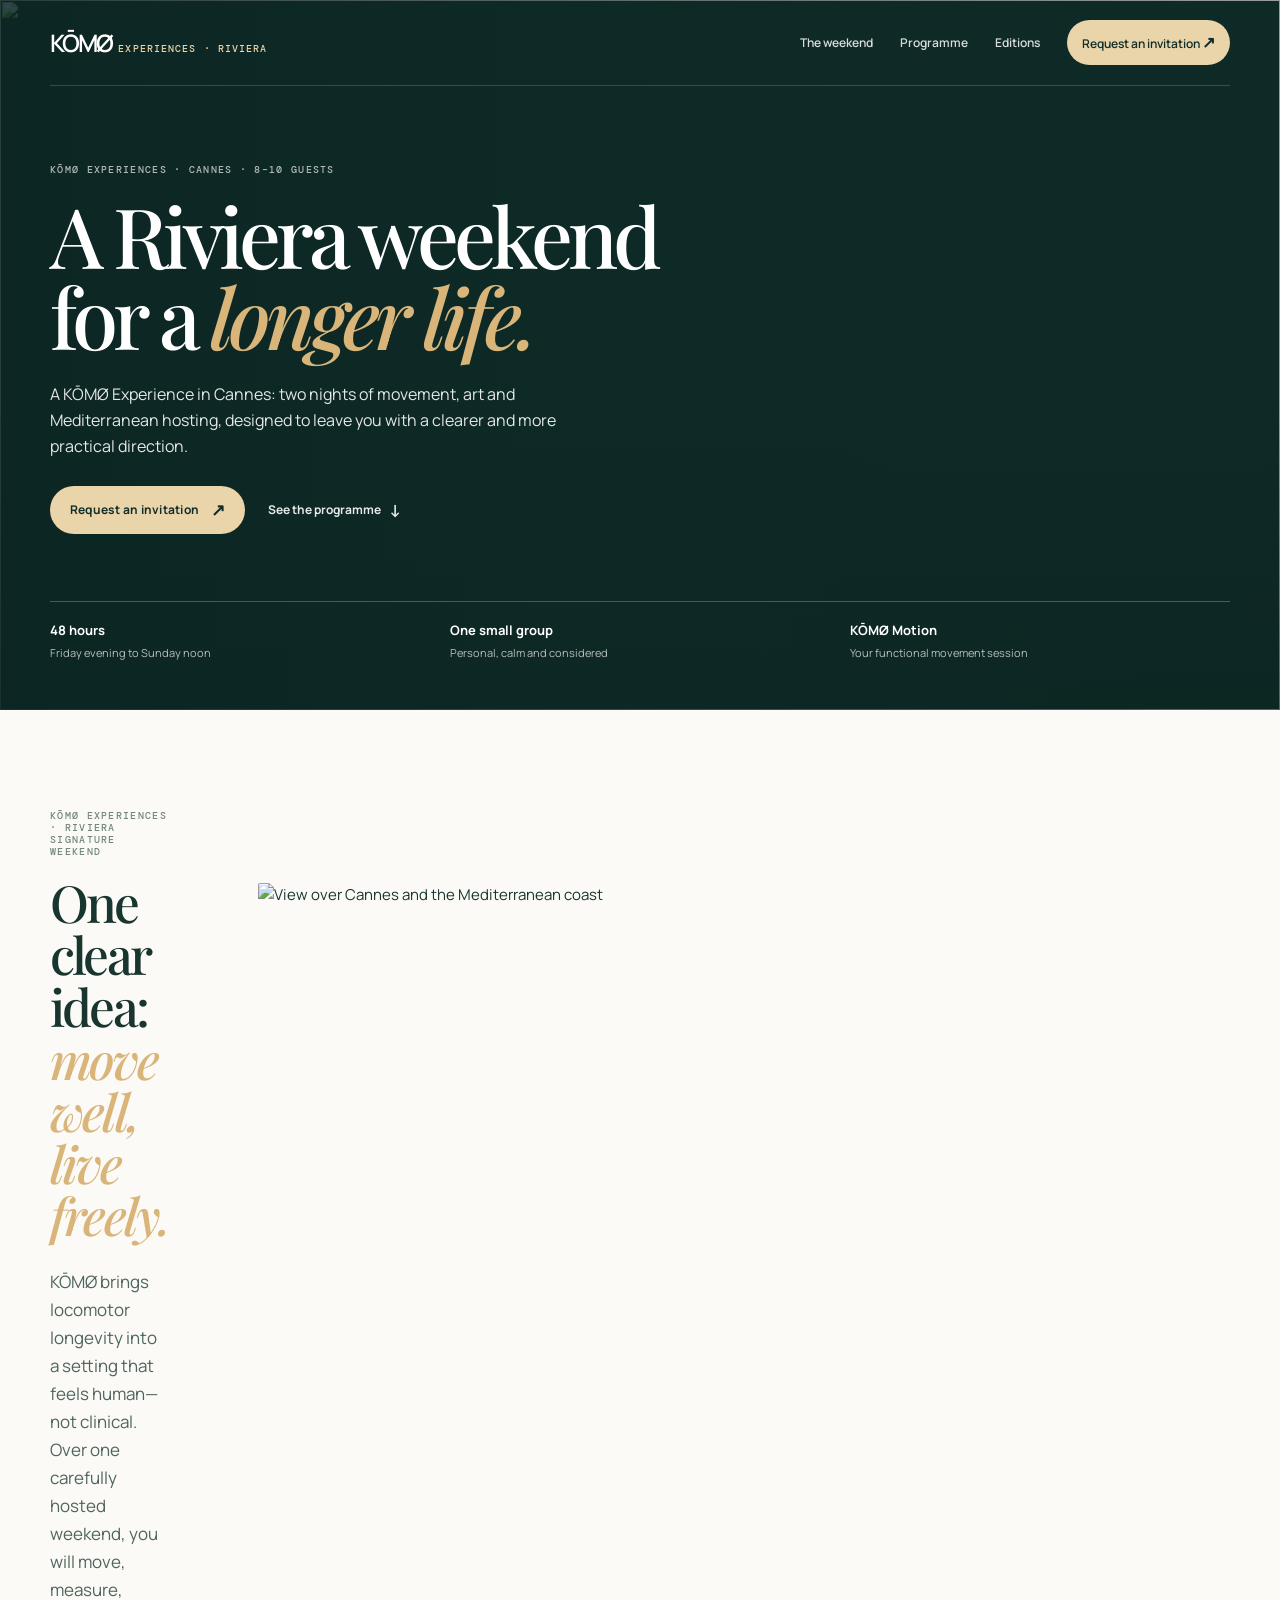
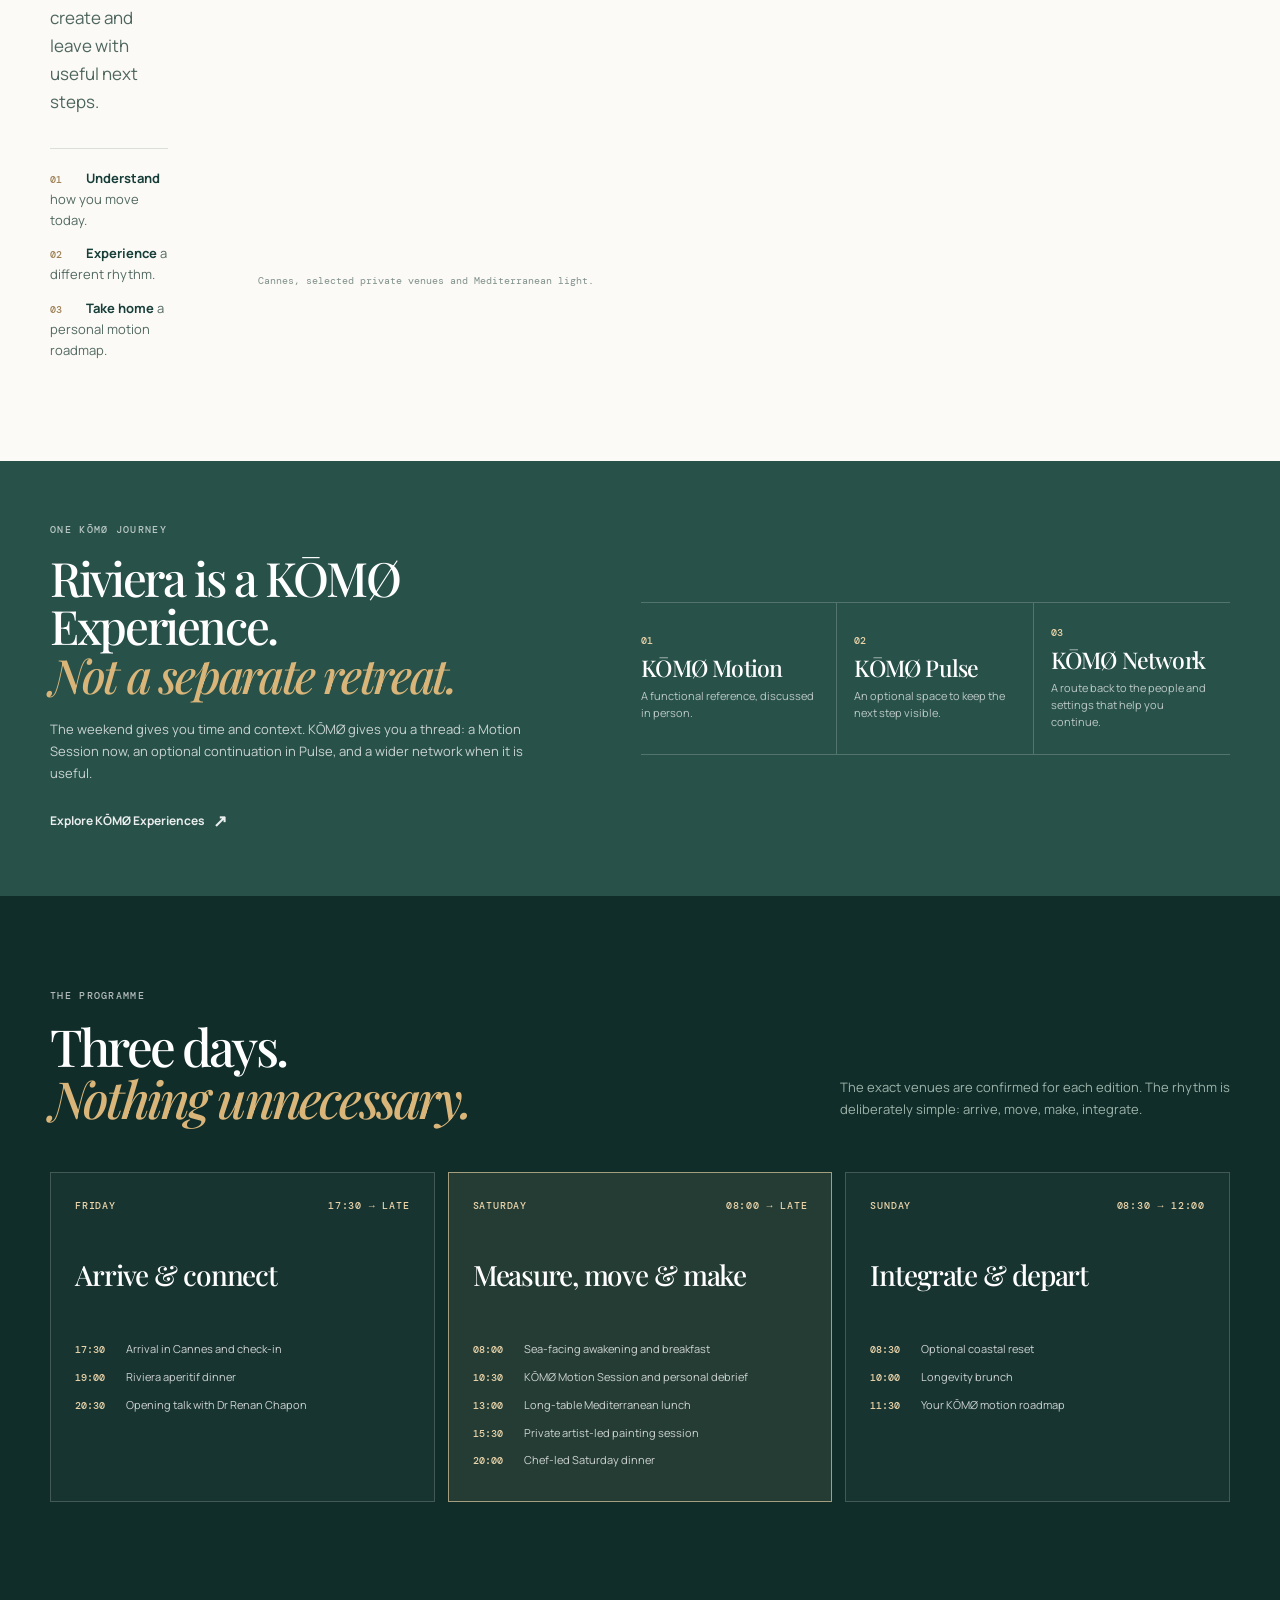
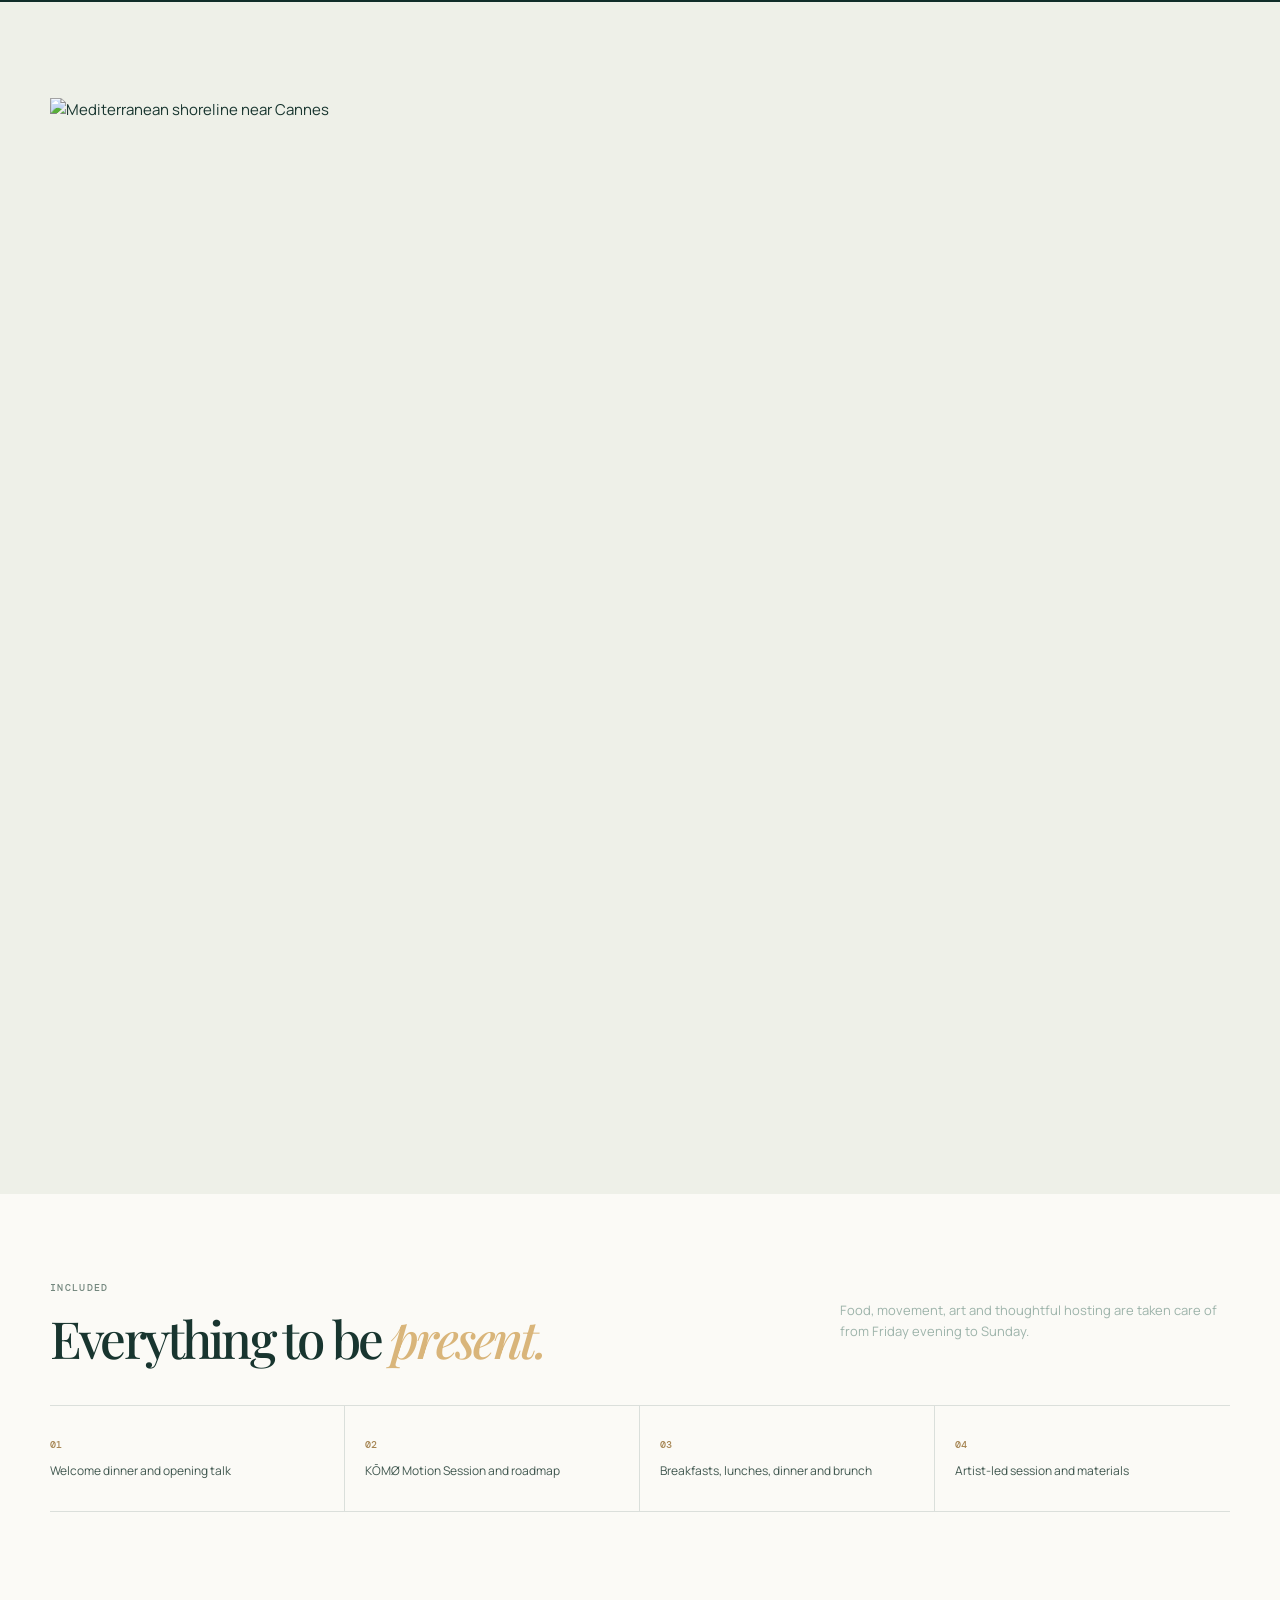
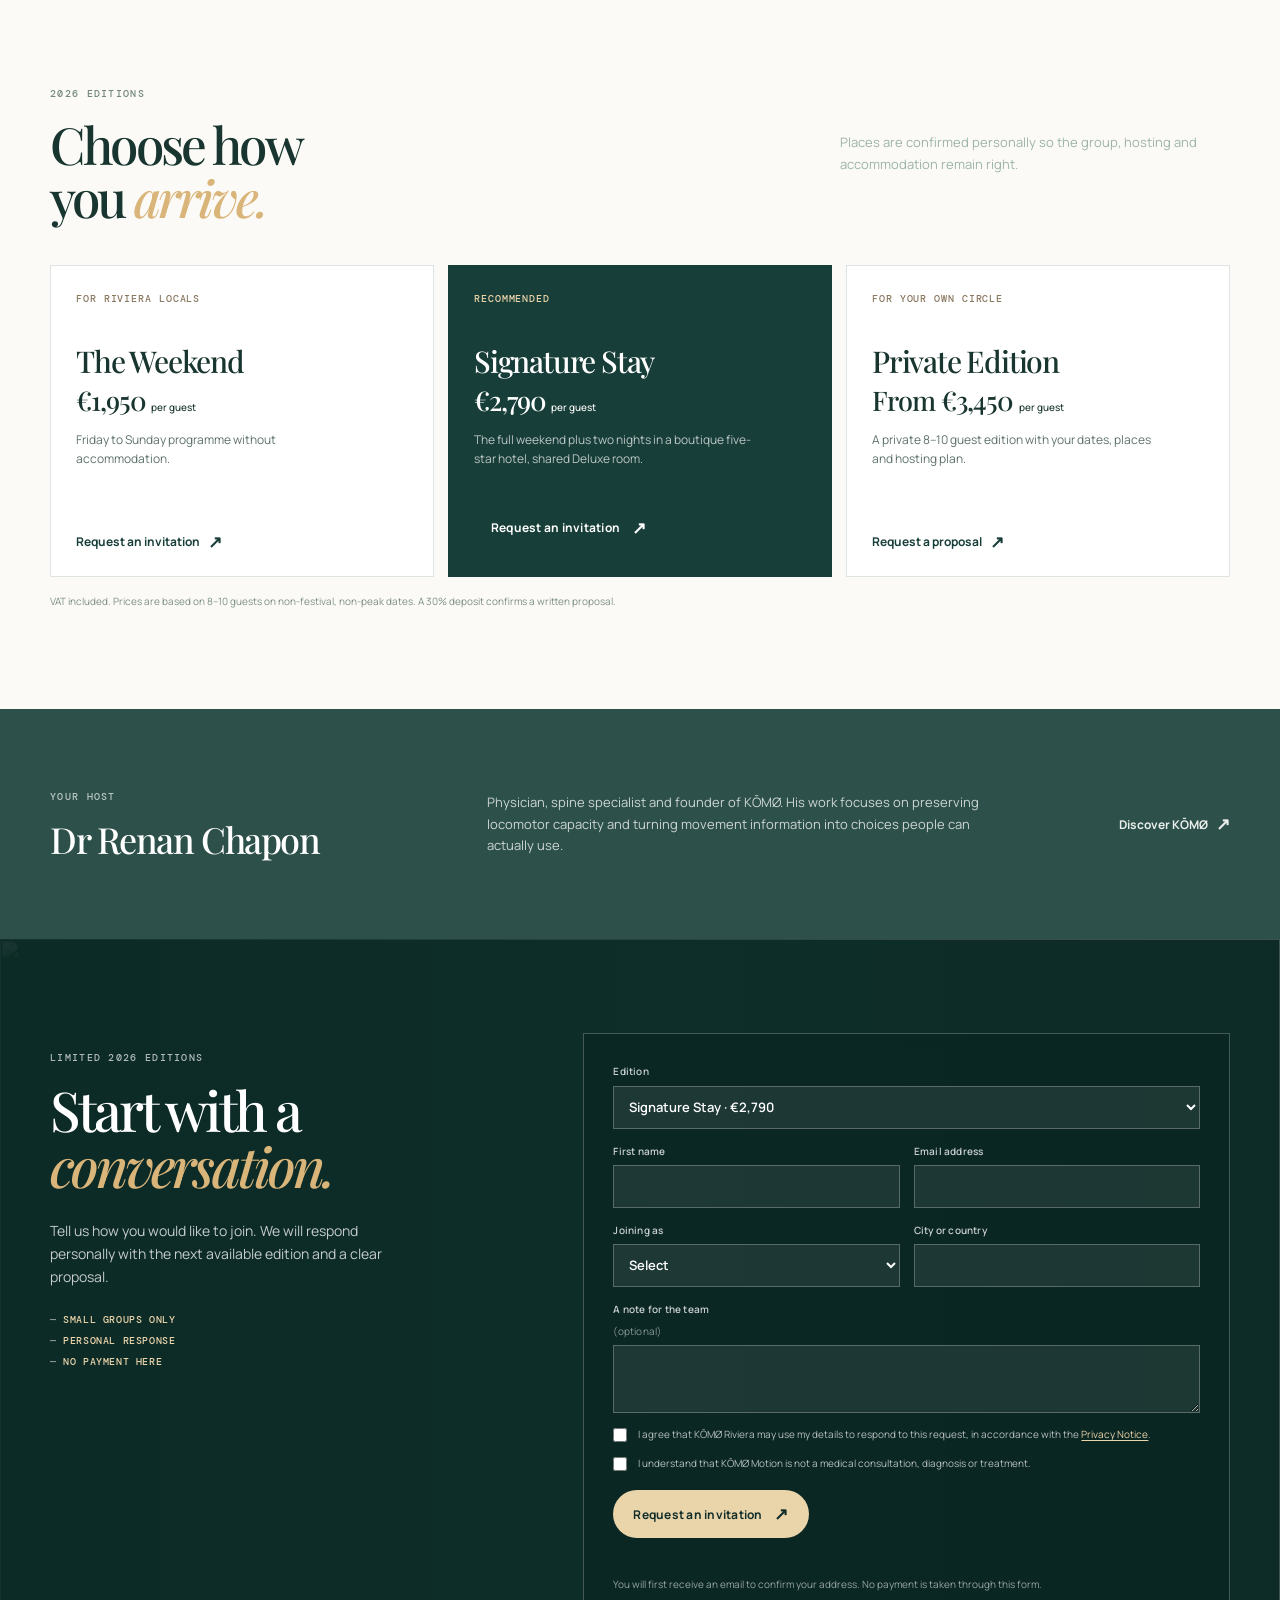
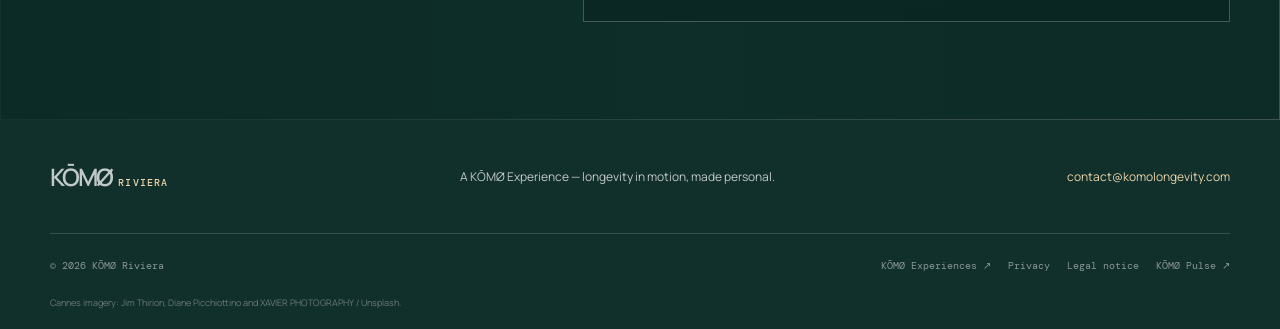
==== commit 2cac3f54: "Connect Riviera weekend to KŌMØ Experiences and Pulse" ====
--- a/index.html
+++ b/index.html
@@ -6,10 +6,10 @@
   <meta name="description" content="KŌMØ Riviera Signature Weekend — a two-night Cannes immersion in movement, art and longevity in motion.">
   <meta name="theme-color" content="#183e39">
   <meta property="og:type" content="website">
-  <meta property="og:title" content="KŌMØ Riviera — Signature Weekend">
+  <meta property="og:title" content="KŌMØ Experiences — Riviera Signature Weekend">
   <meta property="og:description" content="Two nights in Cannes. Movement, art and a practical perspective on a longer, more capable life.">
   <meta property="og:image" content="https://images.unsplash.com/photo-1557505956-eb3d48eb0223?auto=format&fit=crop&w=1600&q=85">
-  <title>KŌMØ Riviera — Signature Weekend</title>
+  <title>KŌMØ Experiences — Riviera Signature Weekend</title>
   <link rel="preconnect" href="https://fonts.googleapis.com">
   <link rel="preconnect" href="https://fonts.gstatic.com" crossorigin>
   <link rel="preconnect" href="https://images.unsplash.com" crossorigin>
@@ -24,7 +24,7 @@
   <header class="site-header" id="top">
     <div class="shell nav-shell">
       <a class="brand" href="#top" aria-label="KŌMØ Riviera home">
-        <span>KŌMØ</span><small>Riviera</small>
+        <span>KŌMØ</span><small>Experiences · Riviera</small>
       </a>
       <button class="nav-toggle" type="button" aria-expanded="false" aria-controls="site-nav">
         <span class="sr-only">Open menu</span><i></i><i></i>
@@ -43,9 +43,9 @@
       <img class="hero-photo" src="https://images.unsplash.com/photo-1557505956-eb3d48eb0223?auto=format&fit=crop&w=2200&q=85" alt="" width="2200" height="1467" fetchpriority="high">
       <div class="hero-wash" aria-hidden="true"></div>
       <div class="shell hero-inner">
-        <p class="eyebrow light">Cannes · French Riviera · 8–10 guests</p>
+        <p class="eyebrow light">KŌMØ Experiences · Cannes · 8–10 guests</p>
         <h1>A Riviera weekend<br>for a <em>longer life.</em></h1>
-        <p class="hero-copy">Two nights of movement, art and Mediterranean hosting—designed to leave you with a clearer, more practical direction.</p>
+        <p class="hero-copy">A KŌMØ Experience in Cannes: two nights of movement, art and Mediterranean hosting, designed to leave you with a clearer and more practical direction.</p>
         <div class="hero-actions">
           <a class="button button-sand" href="#apply">Request an invitation <span>↗</span></a>
           <a class="text-link text-link-light" href="#programme">See the programme <span>↓</span></a>
@@ -60,7 +60,7 @@
 
     <section class="intro shell" id="experience">
       <div class="intro-copy">
-        <p class="eyebrow">The Signature Weekend</p>
+        <p class="eyebrow">KŌMØ Experiences · Riviera Signature Weekend</p>
         <h2>One clear idea:<br><em>move well, live freely.</em></h2>
         <p class="lead">KŌMØ brings locomotor longevity into a setting that feels human—not clinical. Over one carefully hosted weekend, you will move, measure, create and leave with useful next steps.</p>
         <div class="mini-points">
@@ -73,6 +73,23 @@
         <img src="https://images.unsplash.com/photo-1630312667869-fe3d55bbcc87?auto=format&fit=crop&w=1400&q=85" alt="View over Cannes and the Mediterranean coast" width="1400" height="980" loading="lazy" decoding="async">
         <figcaption>Cannes, selected private venues and Mediterranean light.</figcaption>
       </figure>
+    </section>
+
+
+    <section class="ecosystem-band" id="komo-experience">
+      <div class="shell ecosystem-inner">
+        <div class="ecosystem-copy">
+          <p class="eyebrow light">One KŌMØ journey</p>
+          <h2>Riviera is a KŌMØ Experience.<br><em>Not a separate retreat.</em></h2>
+          <p>The weekend gives you time and context. KŌMØ gives you a thread: a Motion Session now, an optional continuation in Pulse, and a wider network when it is useful.</p>
+          <a class="text-link text-link-light" href="https://komolongevity.com/riviera/" target="_blank" rel="noreferrer">Explore KŌMØ Experiences <span>↗</span></a>
+        </div>
+        <div class="ecosystem-path" aria-label="KŌMØ journey">
+          <article><span>01</span><h3>KŌMØ Motion</h3><p>A functional reference, discussed in person.</p></article>
+          <article><span>02</span><h3>KŌMØ Pulse</h3><p>An optional space to keep the next step visible.</p></article>
+          <article><span>03</span><h3>KŌMØ Network</h3><p>A route back to the people and settings that help you continue.</p></article>
+        </div>
+      </div>
     </section>
 
     <section class="programme section-dark" id="programme">
@@ -264,12 +281,12 @@
   <footer class="site-footer">
     <div class="shell footer-top">
       <a class="brand" href="#top"><span>KŌMØ</span><small>Riviera</small></a>
-      <p>Longevity in motion, made personal.</p>
+      <p>A KŌMØ Experience — longevity in motion, made personal.</p>
       <a href="mailto:contact@komolongevity.com">contact@komolongevity.com</a>
     </div>
     <div class="shell footer-bottom">
       <span>© <span data-year></span> KŌMØ Riviera</span>
-      <div><a href="privacy.html">Privacy</a><a href="legal.html">Legal notice</a><a href="https://pulse.komolongevity.com" target="_blank" rel="noreferrer">KŌMØ Pulse ↗</a></div>
+      <div><a href="https://komolongevity.com/riviera/" target="_blank" rel="noreferrer">KŌMØ Experiences ↗</a><a href="privacy.html">Privacy</a><a href="legal.html">Legal notice</a><a href="https://pulse.komolongevity.com" target="_blank" rel="noreferrer">KŌMØ Pulse ↗</a></div>
     </div>
     <div class="shell image-credits">Cannes imagery: <a href="https://unsplash.com/photos/aerial-photo-of-houses-5wSTD4OwPFo" target="_blank" rel="noreferrer">Jim Thirion</a>, <a href="https://unsplash.com/photos/aerial-view-of-city-buildings-during-daytime-45s4OKzoQys" target="_blank" rel="noreferrer">Diane Picchiottino</a> and <a href="https://unsplash.com/photos/an-aerial-view-of-a-beach-with-boats-in-the-water-EnBxbQEHXsE" target="_blank" rel="noreferrer">XAVIER PHOTOGRAPHY</a> / Unsplash.</div>
   </footer>
--- a/styles.css
+++ b/styles.css
@@ -439,6 +439,21 @@
 .edition-featured .button { padding-inline: 16px; }
 
 .price-note { margin: 17px 0 0; color: #7c8e87; font-size: 10px; line-height: 1.55; }
+
+
+/* KŌMØ experience bridge */
+.ecosystem-band { color: var(--white); background: #285149; }
+.ecosystem-inner { display: grid; grid-template-columns: minmax(0, .92fr) minmax(430px, 1.08fr); gap: clamp(45px, 7vw, 106px); align-items: center; padding-top: 63px; padding-bottom: 63px; }
+.ecosystem-copy h2 { max-width: 590px; margin: 0; font: 500 clamp(35px, 3.7vw, 54px)/1.03 var(--serif); letter-spacing: -.05em; }
+.ecosystem-copy > p:not(.eyebrow) { max-width: 520px; margin: 19px 0 24px; color: rgba(255,255,255,.75); font-size: 13px; line-height: 1.68; }
+.ecosystem-path { display: grid; grid-template-columns: repeat(3, 1fr); border-top: 1px solid rgba(255,255,255,.2); border-bottom: 1px solid rgba(255,255,255,.2); }
+.ecosystem-path article { min-height: 151px; display: flex; flex-direction: column; justify-content: center; gap: 9px; padding: 18px 17px; border-right: 1px solid rgba(255,255,255,.2); }
+.ecosystem-path article:first-child { padding-left: 0; }
+.ecosystem-path article:last-child { border-right: 0; }
+.ecosystem-path span { color: var(--sand-soft); font: 500 10px var(--mono); }
+.ecosystem-path h3 { margin: 0; color: var(--white); font: 500 23px/1 var(--serif); letter-spacing: -.035em; }
+.ecosystem-path p { margin: 0; color: rgba(255,255,255,.69); font-size: 11px; line-height: 1.52; }
+
 
 /* Host */
 .host-strip { color: var(--white); background: #2d514a; }
@@ -710,4 +725,17 @@
   *,
   *::before,
   *::after { transition-duration: .01ms !important; animation-duration: .01ms !important; animation-iteration-count: 1 !important; }
-}+}
+
+@media (max-width: 900px) {
+  .ecosystem-inner { grid-template-columns: 1fr; gap: 33px; }
+}
+
+@media (max-width: 670px) {
+  .ecosystem-inner { padding-top: 44px; padding-bottom: 45px; }
+  .ecosystem-copy h2 { font-size: clamp(35px, 11vw, 49px); }
+  .ecosystem-path { grid-template-columns: 1fr; }
+  .ecosystem-path article,
+  .ecosystem-path article:first-child { min-height: 0; padding: 16px 0; border-right: 0; border-bottom: 1px solid rgba(255,255,255,.2); }
+  .ecosystem-path article:last-child { border-bottom: 0; }
+}
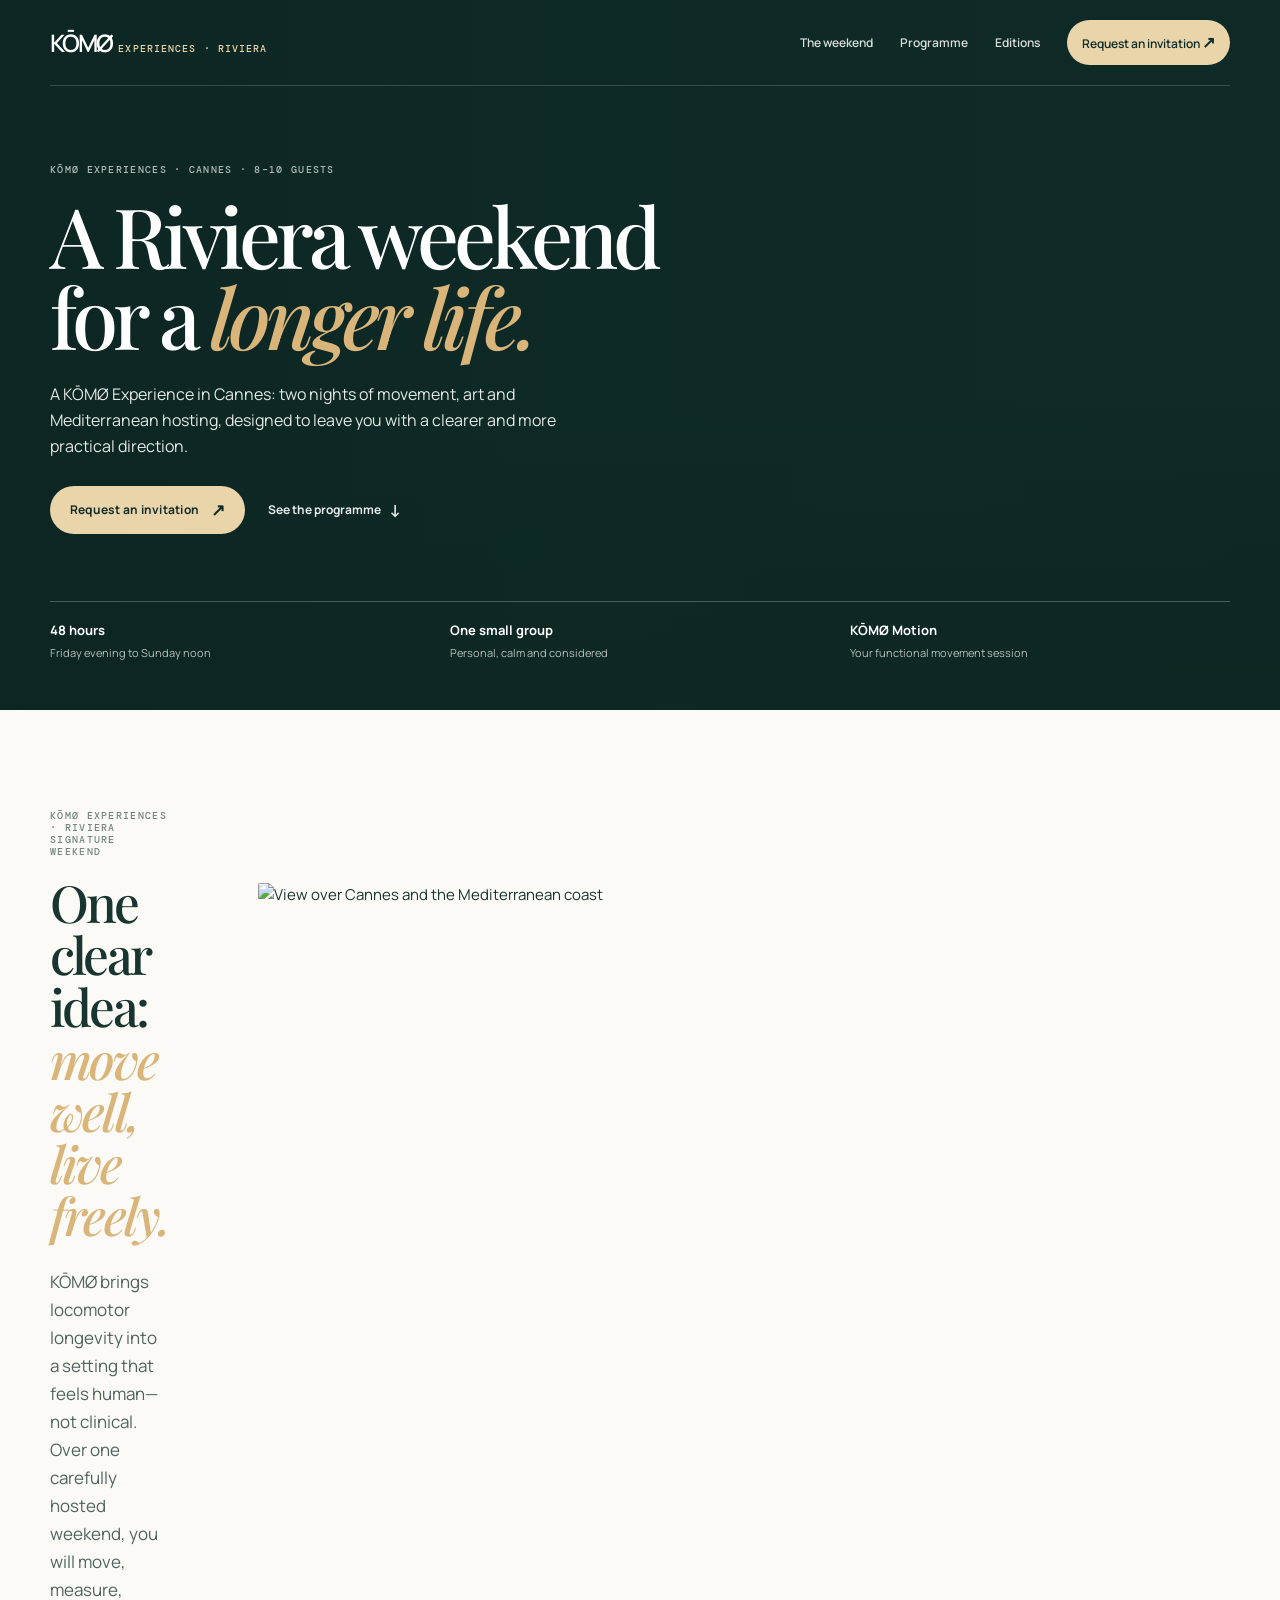
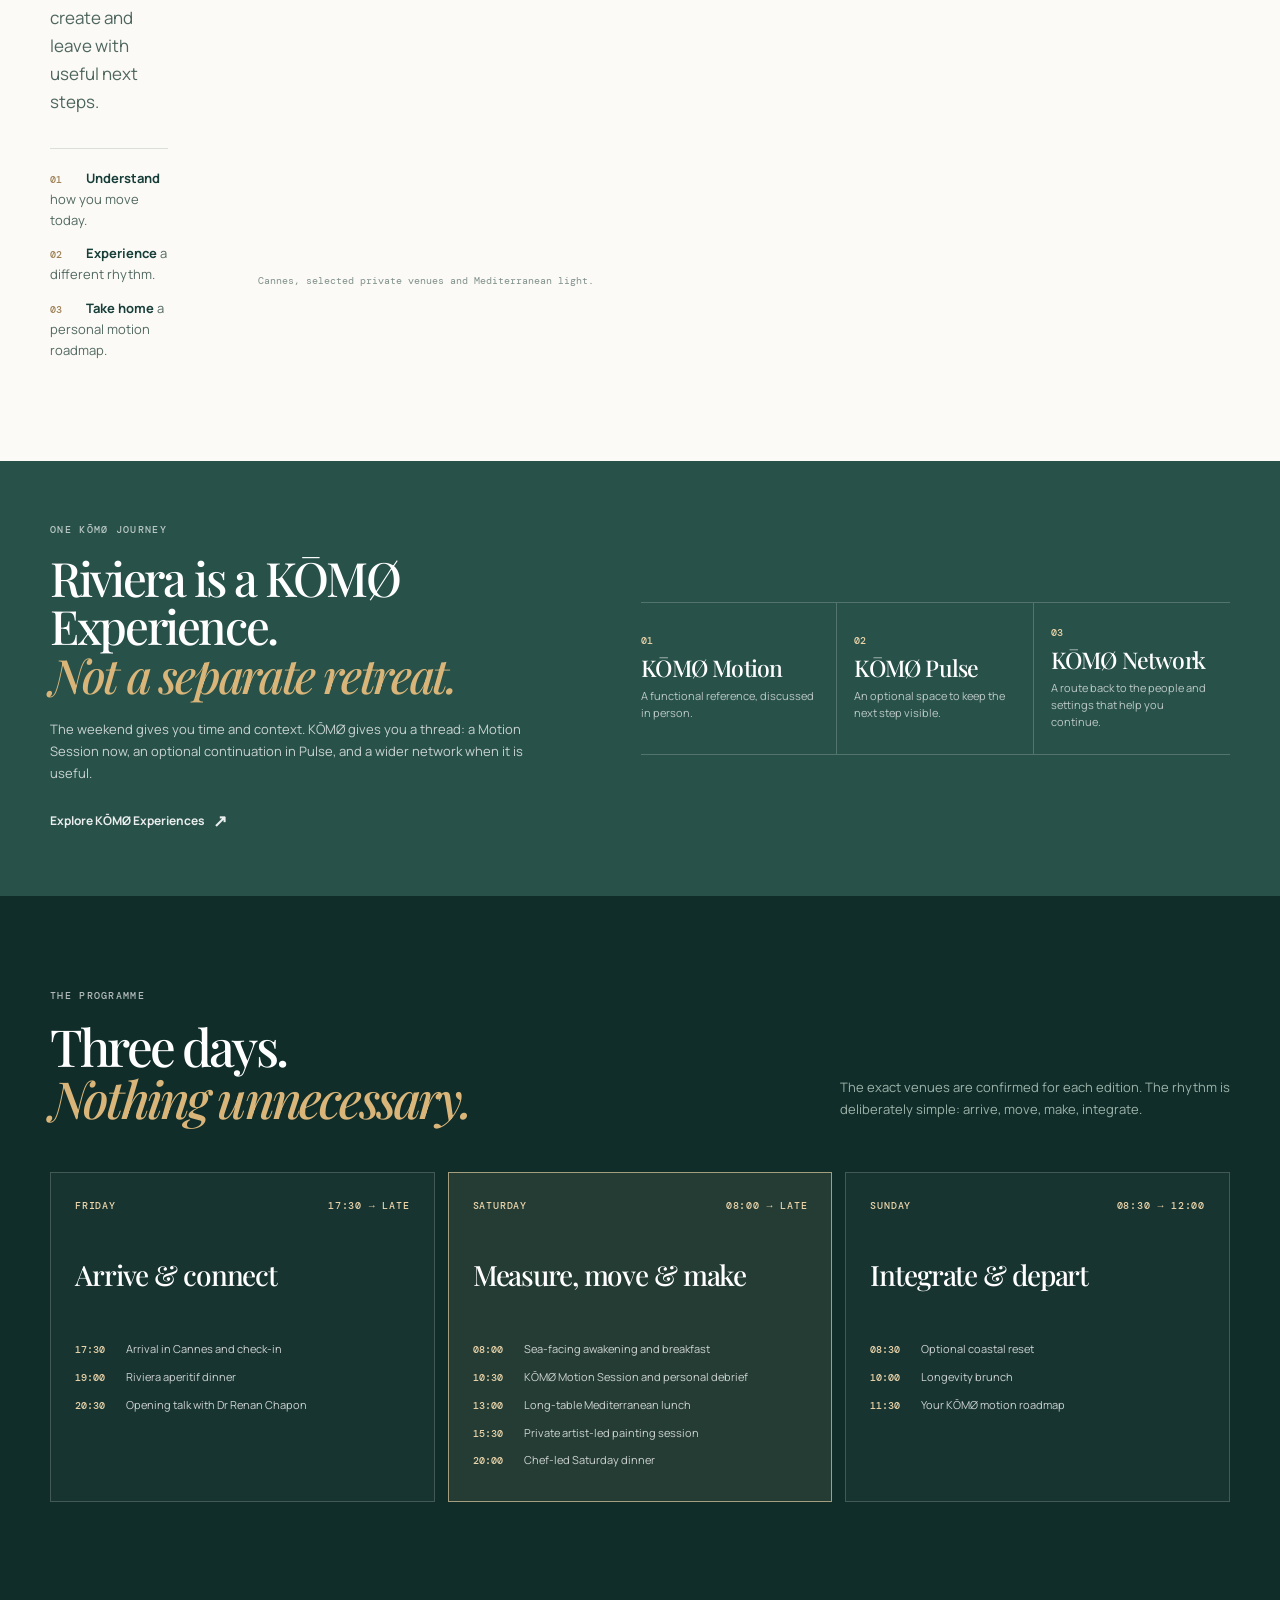
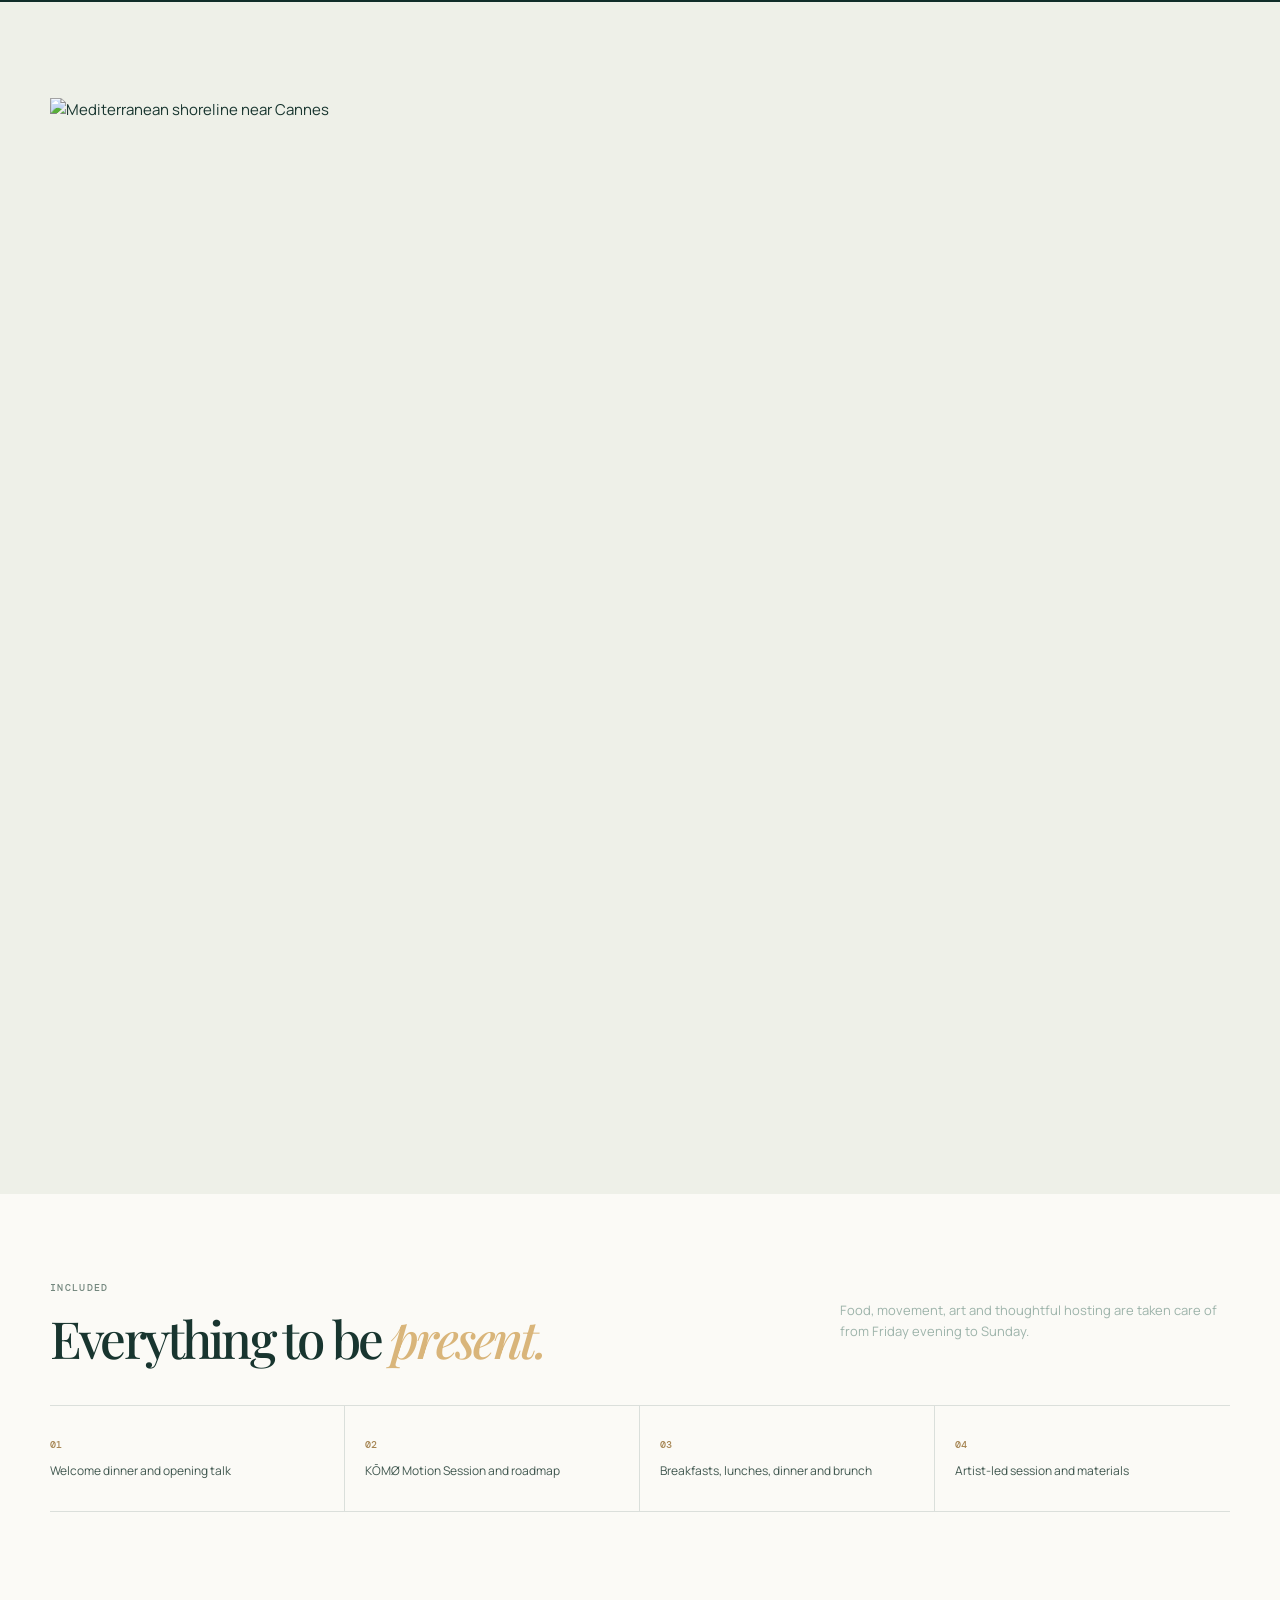
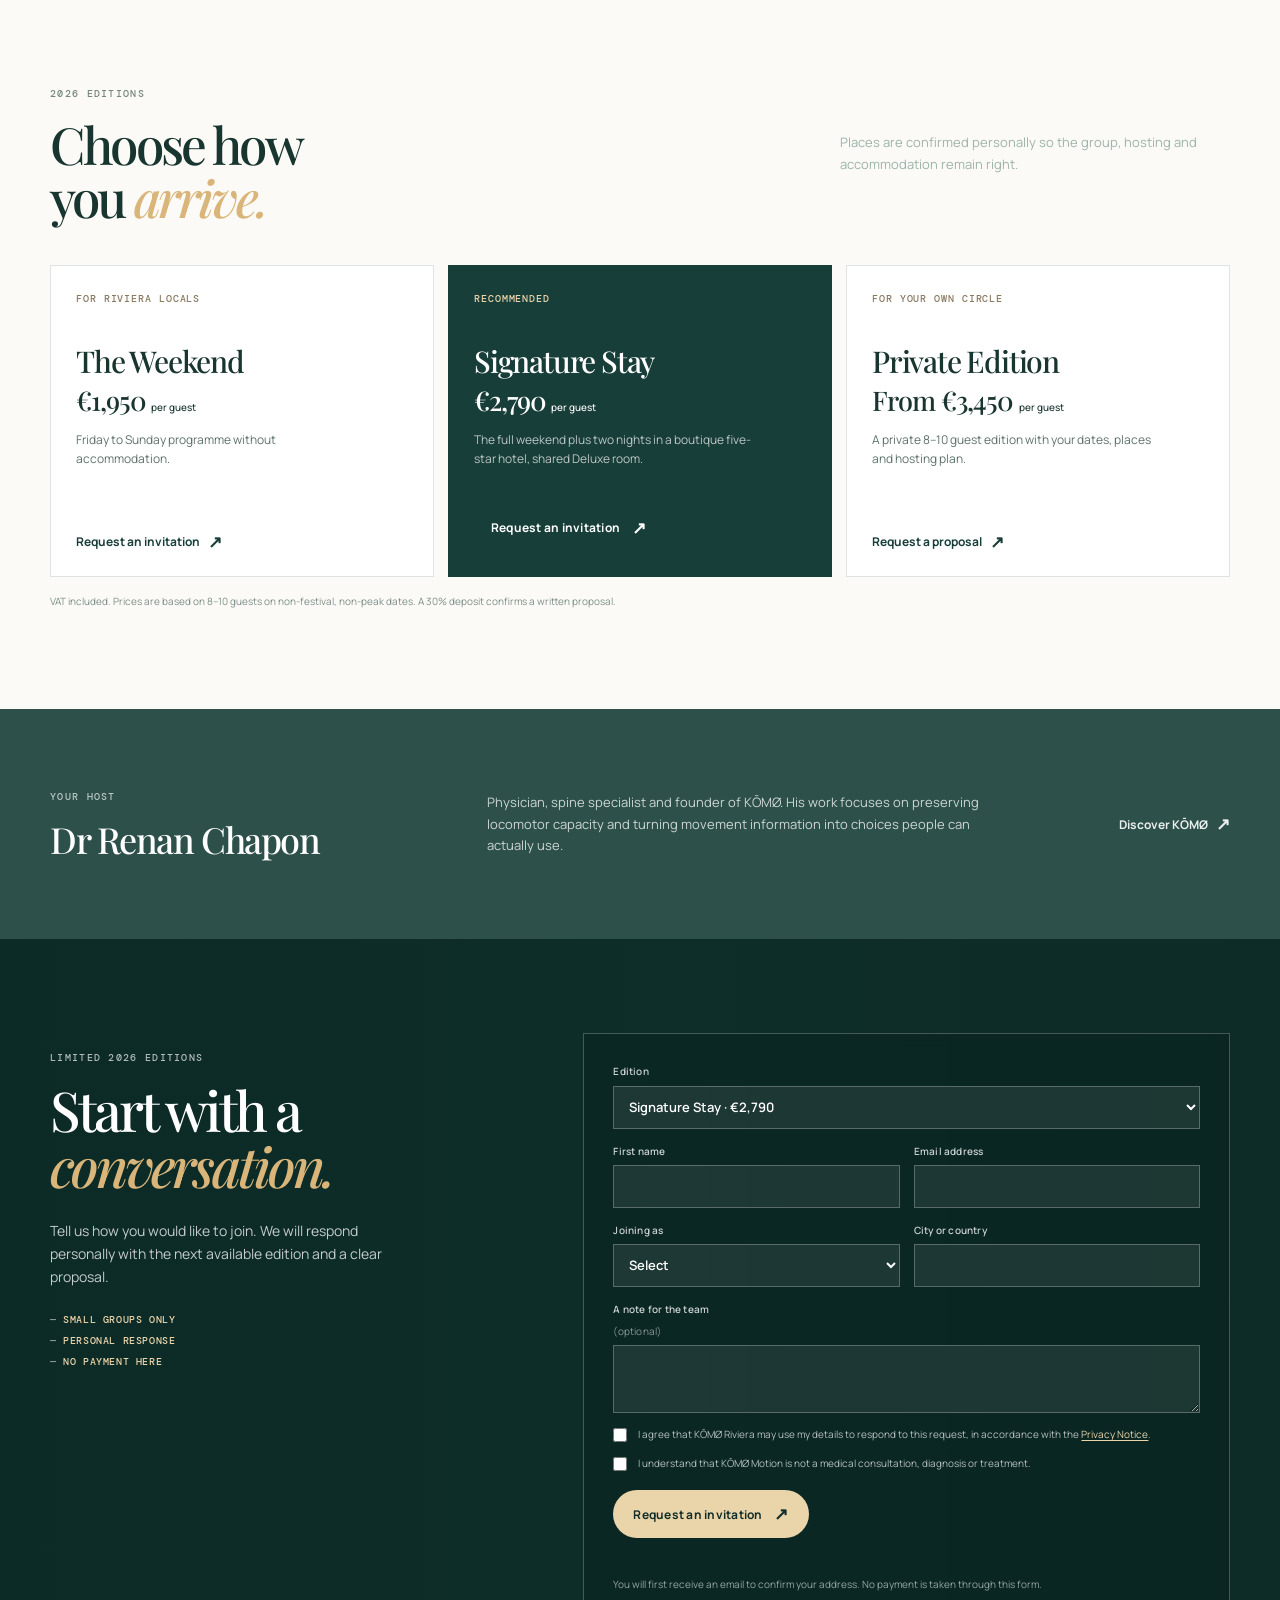
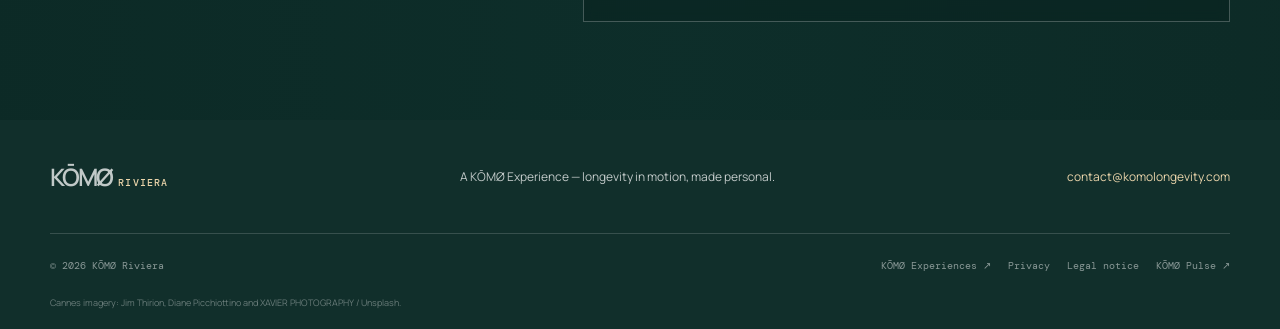
==== commit 6a7228e9: "Optimize responsive Riviera image delivery" ====
--- a/index.html
+++ b/index.html
@@ -40,7 +40,7 @@
 
   <main id="main">
     <section class="hero">
-      <img class="hero-photo" src="https://images.unsplash.com/photo-1557505956-eb3d48eb0223?auto=format&fit=crop&w=2200&q=85" alt="" width="2200" height="1467" fetchpriority="high">
+      <img class="hero-photo" src="https://images.unsplash.com/photo-1557505956-eb3d48eb0223?auto=format&amp;fit=crop&amp;w=1440&amp;q=85" srcset="https://images.unsplash.com/photo-1557505956-eb3d48eb0223?auto=format&amp;fit=crop&amp;w=900&amp;q=80 900w, https://images.unsplash.com/photo-1557505956-eb3d48eb0223?auto=format&amp;fit=crop&amp;w=1440&amp;q=85 1440w, https://images.unsplash.com/photo-1557505956-eb3d48eb0223?auto=format&amp;fit=crop&amp;w=2200&amp;q=85 2200w" sizes="100vw" alt="" width="2200" height="1467" fetchpriority="high" decoding="async">
       <div class="hero-wash" aria-hidden="true"></div>
       <div class="shell hero-inner">
         <p class="eyebrow light">KŌMØ Experiences · Cannes · 8–10 guests</p>
@@ -70,7 +70,7 @@
         </div>
       </div>
       <figure class="intro-image">
-        <img src="https://images.unsplash.com/photo-1630312667869-fe3d55bbcc87?auto=format&fit=crop&w=1400&q=85" alt="View over Cannes and the Mediterranean coast" width="1400" height="980" loading="lazy" decoding="async">
+        <img src="https://images.unsplash.com/photo-1630312667869-fe3d55bbcc87?auto=format&amp;fit=crop&amp;w=1100&amp;q=82" srcset="https://images.unsplash.com/photo-1630312667869-fe3d55bbcc87?auto=format&amp;fit=crop&amp;w=700&amp;q=80 700w, https://images.unsplash.com/photo-1630312667869-fe3d55bbcc87?auto=format&amp;fit=crop&amp;w=1100&amp;q=82 1100w, https://images.unsplash.com/photo-1630312667869-fe3d55bbcc87?auto=format&amp;fit=crop&amp;w=1400&amp;q=85 1400w" sizes="(max-width: 900px) calc(100vw - 40px), 50vw" alt="View over Cannes and the Mediterranean coast" width="1400" height="980" loading="lazy" decoding="async">
         <figcaption>Cannes, selected private venues and Mediterranean light.</figcaption>
       </figure>
     </section>
@@ -141,7 +141,7 @@
     <section class="motion-section" id="motion">
       <div class="shell motion-grid">
         <figure class="motion-image">
-          <img src="https://images.unsplash.com/photo-1691770128504-d02718c998ae?auto=format&fit=crop&w=1500&q=85" alt="Mediterranean shoreline near Cannes" width="1500" height="1000" loading="lazy" decoding="async">
+          <img src="https://images.unsplash.com/photo-1691770128504-d02718c998ae?auto=format&amp;fit=crop&amp;w=1200&amp;q=82" srcset="https://images.unsplash.com/photo-1691770128504-d02718c998ae?auto=format&amp;fit=crop&amp;w=700&amp;q=80 700w, https://images.unsplash.com/photo-1691770128504-d02718c998ae?auto=format&amp;fit=crop&amp;w=1200&amp;q=82 1200w, https://images.unsplash.com/photo-1691770128504-d02718c998ae?auto=format&amp;fit=crop&amp;w=1500&amp;q=85 1500w" sizes="(max-width: 900px) calc(100vw - 40px), 50vw" alt="Mediterranean shoreline near Cannes" width="1500" height="1000" loading="lazy" decoding="async">
         </figure>
         <div class="motion-copy">
           <p class="eyebrow">KŌMØ Motion</p>
@@ -220,7 +220,7 @@
     </section>
 
     <section class="apply-section" id="apply">
-      <img class="apply-photo" src="https://images.unsplash.com/photo-1557505956-eb3d48eb0223?auto=format&fit=crop&w=1800&q=85" alt="" width="1800" height="1200" loading="lazy" decoding="async">
+      <img class="apply-photo" src="https://images.unsplash.com/photo-1557505956-eb3d48eb0223?auto=format&amp;fit=crop&amp;w=1400&amp;q=82" srcset="https://images.unsplash.com/photo-1557505956-eb3d48eb0223?auto=format&amp;fit=crop&amp;w=900&amp;q=78 900w, https://images.unsplash.com/photo-1557505956-eb3d48eb0223?auto=format&amp;fit=crop&amp;w=1400&amp;q=82 1400w, https://images.unsplash.com/photo-1557505956-eb3d48eb0223?auto=format&amp;fit=crop&amp;w=1800&amp;q=85 1800w" sizes="100vw" alt="" width="1800" height="1200" loading="lazy" decoding="async">
       <div class="apply-wash" aria-hidden="true"></div>
       <div class="shell apply-grid">
         <div class="apply-intro">
